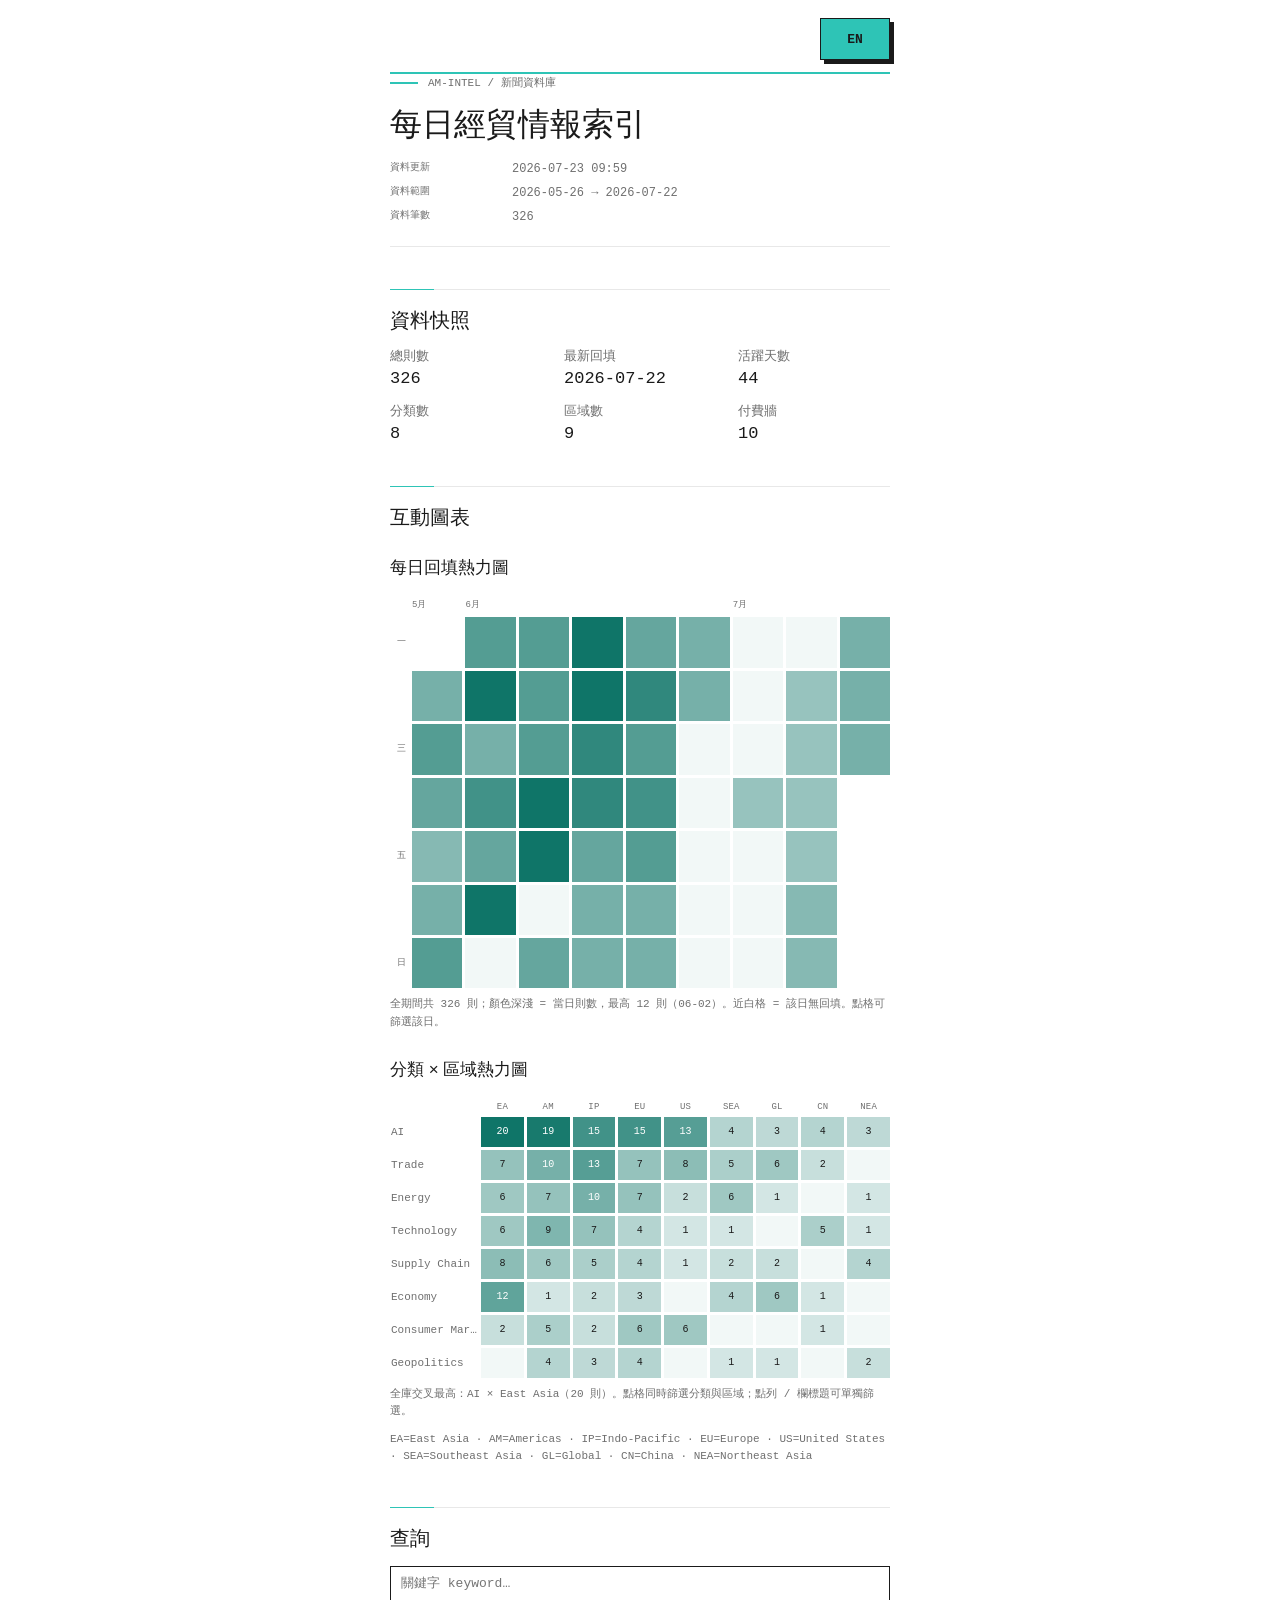
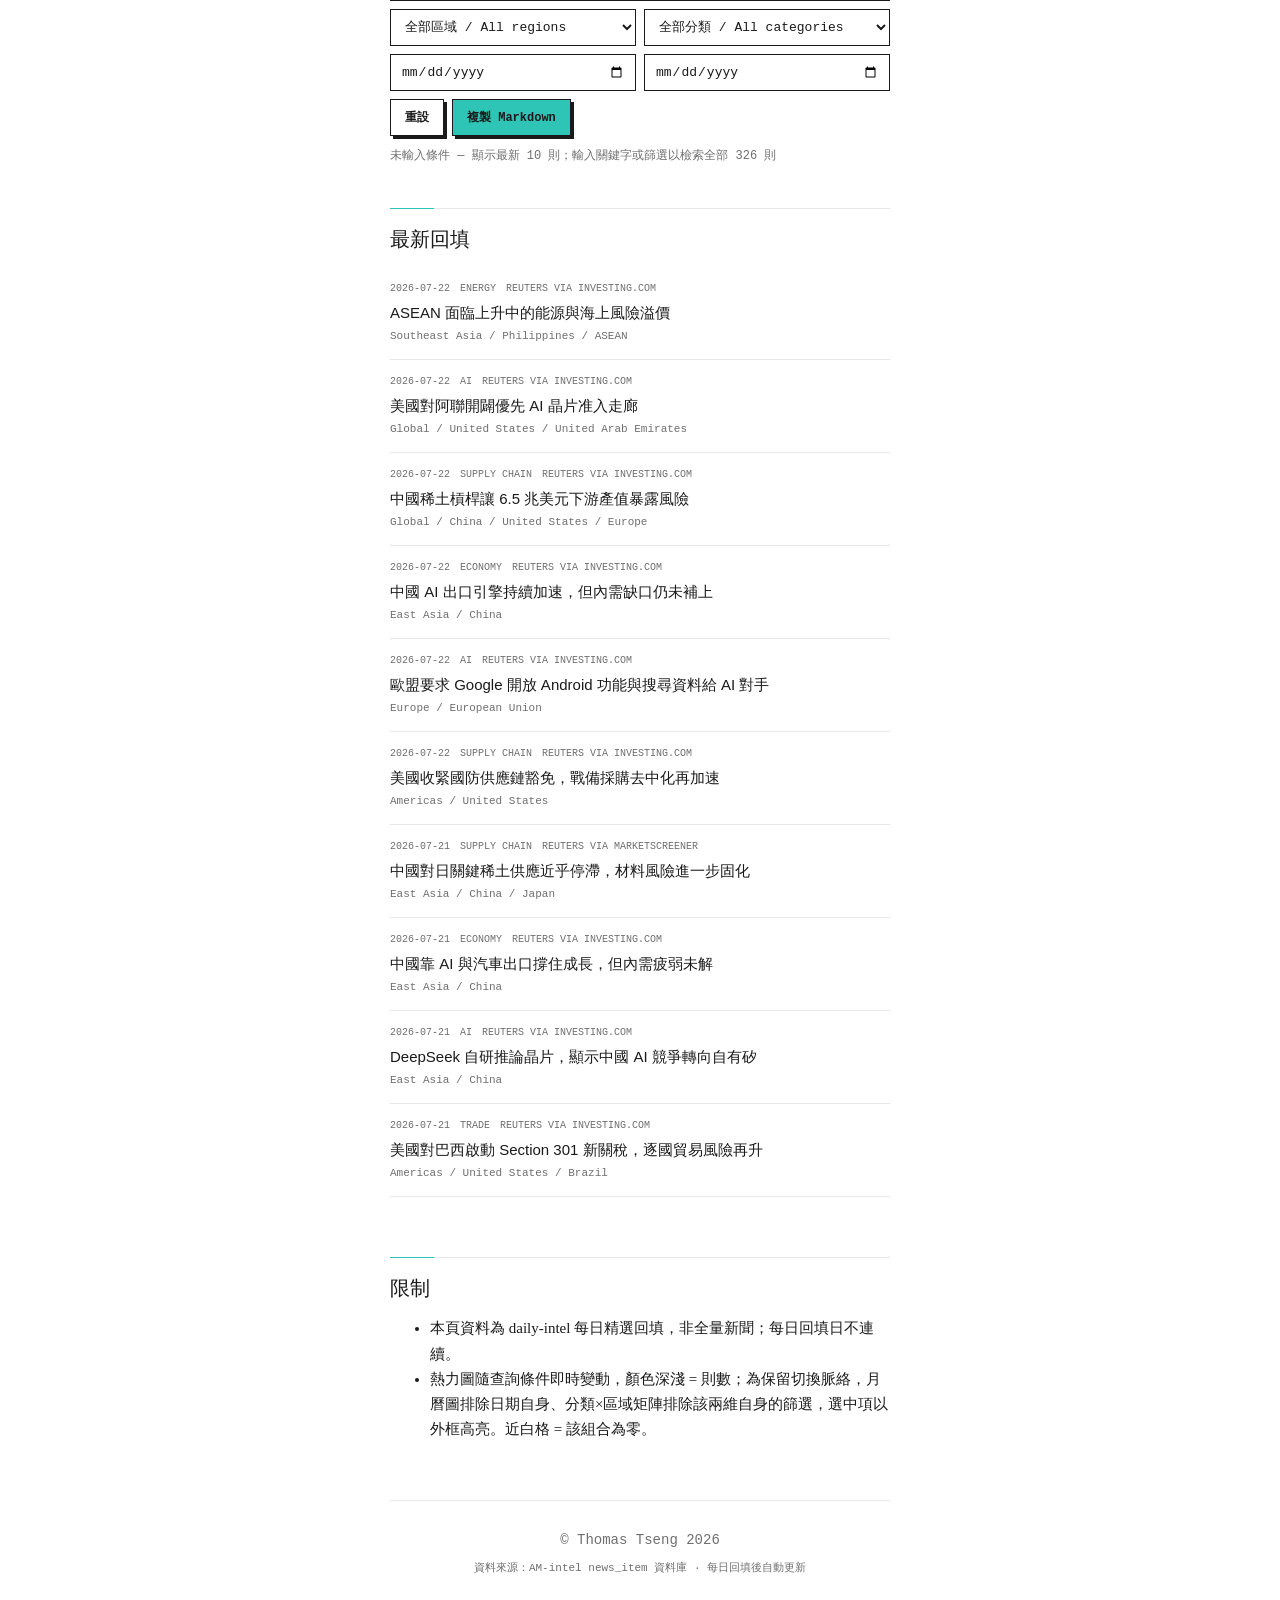
==== index.html @ 8fb7b224 "feat: heatmap redesign — daily column -> calendar heatmap (full range, honest empty days); category+" ====
<!doctype html>
<html lang="zh-Hant">
<head>
  <meta charset="utf-8">
  <meta name="viewport" content="width=device-width, initial-scale=1">
  <title>AM-intel 新聞資料庫</title>
  <link rel="icon" href="data:image/svg+xml,<svg xmlns=%22http://www.w3.org/2000/svg%22 viewBox=%220 0 100 100%22><rect width=%22100%22 height=%22100%22 fill=%22%232ec4b6%22/></svg>">
  <style>
:root {
  --bg: #ffffff;
  --text: #1a1a1a;
  --muted: #6f6f6f;
  --line: #e8e8e8;
  --soft: #f6f7f7;
  --accent: #2ec4b6;
  --accent-soft: #e7f7f4;
  --font-body: Palatino, "Times New Roman", Times, Georgia, serif;
  --font-heading: "iA Writer Quattro S", Lato, Arial, sans-serif;
  --font-mono: "iA Writer Mono S", ui-monospace, SFMono-Regular, Menlo, monospace;
}
* { box-sizing: border-box; }
::selection { background: var(--accent-soft); color: var(--text); }
body { margin: 0; background: var(--bg); color: var(--text); font-family: var(--font-body); font-size: 15px; line-height: 1.68; }
.page { position: relative; width: min(500px, calc(100vw - 36px)); margin: 0 auto; padding: 72px 0 84px; }
body[data-lang="en"] [data-lang="zh"], body[data-lang="zh"] [data-lang="en"] { display: none !important; }
.language-toggle { position: absolute; top: 18px; right: 0; z-index: 20; min-width: 70px; min-height: 42px; border: 1px solid var(--text); background: var(--accent); color: var(--text); box-shadow: 4px 4px 0 var(--text); font-family: var(--font-mono); font-size: 13px; font-weight: 700; cursor: pointer; }
.language-toggle:hover { transform: translate(-1px, -1px); box-shadow: 5px 5px 0 var(--text); }
.language-toggle:active { transform: translate(2px, 2px); box-shadow: 2px 2px 0 var(--text); }
.language-toggle:focus-visible { outline: 3px solid var(--text); outline-offset: 4px; }
header { border-top: 2px solid var(--accent); border-bottom: 1px solid var(--line); padding-bottom: 20px; margin-bottom: 38px; }
.eyebrow { font-family: var(--font-mono); font-size: 11px; text-transform: uppercase; color: var(--muted); margin: 0 0 16px; }
.eyebrow::before { content: ""; display: inline-block; width: 28px; height: 2px; margin-right: 10px; vertical-align: middle; background: var(--accent); }
h1 { font-family: var(--font-heading); font-size: 32px; line-height: 1.05; font-weight: 400; margin: 0 0 18px; max-width: 500px; }
.meta { display: grid; gap: 6px; max-width: 500px; color: var(--muted); font-family: var(--font-mono); font-size: 12px; line-height: 1.5; }
.meta div { display: grid; grid-template-columns: 112px 1fr; gap: 10px; }
.meta-label { font-size: 10px; text-transform: uppercase; color: var(--muted); }
section { margin: 42px 0; }
h2 { position: relative; font-family: var(--font-heading); font-size: 20px; line-height: 1.2; font-weight: 400; margin: 0 0 16px; padding-top: 18px; border-top: 1px solid var(--line); }
h2::before { content: ""; position: absolute; top: -1px; left: 0; width: 44px; height: 1px; background: var(--accent); }
h3 { font-family: var(--font-heading); font-size: 17px; line-height: 1.25; font-weight: 400; margin: 28px 0 10px; }
p, li { max-width: 500px; }
a { color: var(--text); text-decoration-color: var(--accent); text-decoration-thickness: 1px; text-underline-offset: 2px; }
a:hover { text-decoration-color: var(--text); }
.muted { color: var(--muted); }

/* ---------- Metrics ---------- */
.metrics { display: grid; grid-template-columns: repeat(3, 1fr); column-gap: 22px; row-gap: 14px; }
.metric-label { display: block; font-size: 13px; line-height: 1.25; color: var(--muted); }
.metric-value { display: block; font-family: var(--font-mono); font-size: 17px; line-height: 1.1; margin-top: 6px; color: var(--text); }

/* ---------- Charts ---------- */
.chart-block { margin: 20px 0 26px; }
.chart-caption { color: var(--muted); font-family: var(--font-mono); font-size: 11px; line-height: 1.55; margin-top: 8px; }
/* calendar heatmap（週 × 星期格網） */
.cal-body { display: flex; gap: 6px; }
#cal-wd { display: grid; grid-template-rows: repeat(7, 1fr); font-family: var(--font-mono); font-size: 9px; color: var(--muted); text-align: right; row-gap: 3px; width: 16px; }
#cal-wd span { line-height: 1; align-self: center; }
#chart-cal { display: grid; grid-auto-flow: column; grid-template-rows: repeat(7, 1fr); gap: 3px; flex: 1; }
.cal-cell { aspect-ratio: 1; width: 100%; border: 0; padding: 0; cursor: pointer; background: var(--accent-soft); transition: background 320ms ease, transform 120ms ease; }
.cal-cell:hover { transform: scale(1.18); }
.cal-cell:focus-visible { outline: 2px solid var(--text); outline-offset: 1px; }
.cal-cell.active { outline: 2px solid var(--text); }
.cal-cell.void { visibility: hidden; }
#cal-months { display: grid; grid-auto-flow: column; gap: 3px; margin-left: 22px; font-family: var(--font-mono); font-size: 9px; color: var(--muted); margin-bottom: 4px; }
#cal-months span { overflow: visible; white-space: nowrap; }
/* matrix heatmap（分類 × 區域） */
#chart-matrix { display: grid; gap: 3px; }
.mx-h, .mx-rl { border: 0; background: none; padding: 2px 1px; cursor: pointer; font-family: var(--font-mono); color: var(--muted); }
.mx-h { font-size: 9px; text-align: center; letter-spacing: 0.02em; }
.mx-rl { font-size: 11px; text-align: left; overflow: hidden; text-overflow: ellipsis; white-space: nowrap; }
.mx-h:hover, .mx-rl:hover { color: var(--text); }
.mx-h.active, .mx-rl.active { color: var(--text); font-weight: 700; }
.mx-h:focus-visible, .mx-rl:focus-visible, .mx-cell:focus-visible { outline: 2px solid var(--text); outline-offset: 1px; }
.mx-cell { border: 0; padding: 0; min-height: 30px; cursor: pointer; font-family: var(--font-mono); font-size: 10px; display: flex; align-items: center; justify-content: center; transition: background 320ms ease; }
.mx-cell.active { outline: 2px solid var(--text); }
.mx-corner { pointer-events: none; }
/* tooltip */
#tip { position: fixed; z-index: 50; pointer-events: none; background: var(--text); color: #fff; font-family: var(--font-mono); font-size: 11px; line-height: 1.5; padding: 6px 9px; max-width: 260px; display: none; }

/* ---------- Query console ---------- */
.qrow { display: flex; flex-wrap: wrap; gap: 8px; margin-bottom: 8px; }
input[type="search"], select, input[type="date"] {
  font-family: var(--font-mono); font-size: 13px; color: var(--text);
  background: var(--bg); border: 1px solid var(--text); border-radius: 0;
  padding: 9px 10px; outline: none;
}
input[type="search"] { flex: 1 1 100%; }
select { flex: 1 1 46%; }
input[type="date"] { flex: 1 1 46%; }
input:focus-visible, select:focus-visible { outline: 2px solid var(--accent); outline-offset: 1px; }
.btn { font-family: var(--font-mono); font-size: 12px; font-weight: 700; border: 1px solid var(--text); background: var(--bg); color: var(--text); box-shadow: 3px 3px 0 var(--text); padding: 9px 14px; cursor: pointer; }
.btn:hover { transform: translate(-1px, -1px); box-shadow: 4px 4px 0 var(--text); }
.btn:active { transform: translate(2px, 2px); box-shadow: 1px 1px 0 var(--text); }
.btn.primary { background: var(--accent); }
.btn:disabled { opacity: 0.4; cursor: not-allowed; transform: none; box-shadow: 3px 3px 0 var(--text); }
.status-line { font-family: var(--font-mono); font-size: 12px; color: var(--muted); margin-top: 10px; }
.chip { display: inline-block; font-family: var(--font-mono); font-size: 11px; color: var(--text); background: var(--accent-soft); border: 1px solid var(--accent); padding: 3px 9px; margin: 8px 6px 0 0; cursor: pointer; }

/* ---------- Records (card rows) ---------- */
.rows { margin-top: 4px; }
.row { padding: 14px 0; border-bottom: 1px solid var(--line); cursor: pointer; transition: background 200ms ease; animation: fade-up 320ms cubic-bezier(0.2, 0.8, 0.2, 1) both; }
.row:hover { background: linear-gradient(90deg, var(--accent-soft), transparent 70%); }
@keyframes fade-up { from { opacity: 0; transform: translateY(6px); } to { opacity: 1; transform: none; } }
@keyframes fade-slide { from { opacity: 0; transform: translateY(-4px); } to { opacity: 1; transform: none; } }
.row-top { font-family: var(--font-mono); font-size: 10px; text-transform: uppercase; color: var(--muted); margin-bottom: 4px; display: flex; flex-wrap: wrap; gap: 4px 10px; }
.row-top .pw { color: var(--text); border-bottom: 1px solid var(--accent); }
.row-title { font-family: var(--font-heading); font-size: 15px; line-height: 1.45; }
.row-geo { font-family: var(--font-mono); font-size: 11px; color: var(--muted); margin-top: 3px; }
/* ---------- Detail: Industrial Dashboard panel ---------- */
.detail {
  --ind-panel: #F7F8F9; --ind-line: #DCE0E5;
  --ind-accent: #2EC4B6; --ind-accent-dim: #0F7568;
  --ind-fg1: #1A1A1A; --ind-fg2: #4A5058; --ind-fg3: #8A9098; --ind-green: #1E8E5A;
  position: relative;
  margin: 6px 0 14px; padding: 18px 18px 20px;
  background: var(--ind-panel);
  background-image:
    linear-gradient(rgba(26,26,26,0.04) 1px, transparent 1px),
    linear-gradient(90deg, rgba(26,26,26,0.04) 1px, transparent 1px);
  background-size: 24px 24px;
  border: 1px solid var(--ind-line);
  color: var(--ind-fg1);
  animation: fade-slide 240ms ease-out both;
}
.detail::before, .detail::after { content: ""; position: absolute; width: 10px; height: 10px; pointer-events: none; }
.detail::before { top: -1px; left: -1px; border-top: 2px solid var(--ind-accent); border-left: 2px solid var(--ind-accent); }
.detail::after { bottom: -1px; right: -1px; border-bottom: 2px solid var(--ind-accent); border-right: 2px solid var(--ind-accent); }
.detail, .detail * { font-family: -apple-system, system-ui, "PingFang TC", "Noto Sans TC", sans-serif; }
.detail .mono, .detail .dlabel, .detail .durl, .detail .dmeta, .detail .tagchip, .detail .k, .detail .v { font-family: "iA Writer Mono S", ui-monospace, SFMono-Regular, Menlo, monospace; }
.det { display: grid; grid-template-columns: 1.2fr 1fr; gap: 16px 22px; }
.det-foot { margin-top: 16px; padding-top: 14px; border-top: 1px solid var(--ind-line); }
.dnote { margin-top: 12px; font-size: 10.5px; overflow-wrap: anywhere; }
.dlabel { font-size: 10px; letter-spacing: 0.2em; text-transform: uppercase; color: var(--ind-accent-dim); margin: 16px 0 6px; }
.det > div > .dlabel:first-child, .det [data-lang] > .dlabel:first-child { margin-top: 0; }
.detail .dsum { font-size: 13.5px; line-height: 1.75; color: var(--ind-fg1); }
.detail .dki { font-size: 12.5px; line-height: 1.65; color: var(--ind-fg2); }
.detail .durl { font-size: 11.5px; overflow-wrap: anywhere; line-height: 1.6; }
.detail .durl a { color: var(--ind-accent); text-decoration: none; border-bottom: 1px solid var(--ind-accent-dim); }
.detail .durl a:hover { border-bottom-color: var(--ind-accent); }
.detail .dmeta { font-size: 11px; color: var(--ind-fg3); }
.detail .meta-grid { font-size: 11.5px; }
.detail .k { display: block; font-size: 10px; letter-spacing: 0.12em; text-transform: uppercase; color: var(--ind-fg3); margin: 12px 0 3px; }
.detail .meta-grid .k:first-child { margin-top: 0; }
.detail .v { display: block; }
.detail .v { color: var(--ind-fg2); font-size: 11.5px; line-height: 1.6; overflow-wrap: anywhere; }
.detail .rel-high { color: var(--ind-green); }
.detail .tagchip { display: inline-block; font-size: 10.5px; color: var(--ind-fg2); border: 1px solid var(--ind-line); border-radius: 2px; padding: 2px 8px; margin: 0 6px 6px 0; }
@media (max-width: 480px) { .det { grid-template-columns: 1fr; } }
.morebar { text-align: center; padding: 18px 0 0; }
.empty { font-family: var(--font-mono); font-size: 12px; color: var(--muted); padding: 24px 0; }

footer { margin-top: 58px; padding-top: 28px; border-top: 1px solid var(--line); color: var(--muted); font-family: var(--font-mono); font-size: 14px; text-align: center; }
.foot-note { font-size: 11px; margin-top: 6px; }

@media (max-width: 820px) {
  .page { width: calc(100vw - 30px); max-width: 500px; }
  .language-toggle { top: 14px; min-width: 68px; }
  h1 { font-size: 30px; }
  .metrics { grid-template-columns: 1fr 1fr; }
}
@media (max-width: 640px) {
  body { font-size: 14px; line-height: 1.65; }
  .page { width: calc(100vw - 24px); padding: 64px 0 72px; }
  .language-toggle { top: 10px; min-width: 62px; min-height: 38px; box-shadow: 3px 3px 0 var(--text); font-size: 12px; }
  header { margin-bottom: 32px; padding-bottom: 18px; }
  .eyebrow { font-size: 10px; margin-right: 82px; }
  h1 { font-size: 28px; line-height: 1.08; }
  .meta div { grid-template-columns: 1fr; gap: 0; }
  section { margin: 36px 0; }
  h2 { font-size: 19px; }
  .metrics { grid-template-columns: 1fr 1fr; column-gap: 16px; row-gap: 16px; }
  .metric-label { font-size: 12px; }
  .metric-value { font-size: 16px; }
  .crow { grid-template-columns: 96px 1fr 30px; }
}
@media (max-width: 380px) {
  .page { width: calc(100vw - 20px); }
  h1 { font-size: 26px; }
  .metrics { grid-template-columns: 1fr; }
  .eyebrow { margin-right: 72px; }
}
@media (prefers-reduced-motion: reduce) {
  *, *::before, *::after { transition: none !important; animation: none !important; }
}
@media print {
  body { font-size: 12px; }
  .page { width: auto; padding: 24px; }
  .language-toggle, .qrow, .btn, .morebar { display: none; }
  a { color: var(--text); text-decoration: none; }
  .col, .crow-fill { -webkit-print-color-adjust: exact; print-color-adjust: exact; }
}
  </style>
</head>
<body data-lang="zh">
  <main class="page">
    <button class="language-toggle" type="button" data-lang-toggle aria-label="Switch to English" aria-pressed="false">EN</button>
    <header>
      <p class="eyebrow"><span data-lang="zh">AM-INTEL / 新聞資料庫</span><span data-lang="en">AM-INTEL / News Database</span></p>
      <h1><span data-lang="zh">每日經貿情報索引</span><span data-lang="en">Daily Trade &amp; Tech Intelligence Index</span></h1>
      <div class="meta">
        <div><span class="meta-label"><span data-lang="zh">資料更新</span><span data-lang="en">Generated</span></span><time id="m-generated">–</time></div>
        <div><span class="meta-label"><span data-lang="zh">資料範圍</span><span data-lang="en">Date range</span></span><span id="m-range">–</span></div>
        <div><span class="meta-label"><span data-lang="zh">資料筆數</span><span data-lang="en">Records</span></span><span id="m-count">–</span></div>
      </div>
    </header>

    <section>
      <h2><span data-lang="zh">資料快照</span><span data-lang="en">Snapshot</span></h2>
      <div class="metrics">
        <div class="metric"><span class="metric-label"><span data-lang="zh">總則數</span><span data-lang="en">Total items</span></span><span class="metric-value" id="st-total">–</span></div>
        <div class="metric"><span class="metric-label"><span data-lang="zh">最新回填</span><span data-lang="en">Latest backfill</span></span><span class="metric-value" id="st-latest">–</span></div>
        <div class="metric"><span class="metric-label"><span data-lang="zh">活躍天數</span><span data-lang="en">Active days</span></span><span class="metric-value" id="st-days">–</span></div>
        <div class="metric"><span class="metric-label"><span data-lang="zh">分類數</span><span data-lang="en">Categories</span></span><span class="metric-value" id="st-cats">–</span></div>
        <div class="metric"><span class="metric-label"><span data-lang="zh">區域數</span><span data-lang="en">Regions</span></span><span class="metric-value" id="st-regions">–</span></div>
        <div class="metric"><span class="metric-label"><span data-lang="zh">付費牆</span><span data-lang="en">Paywalled</span></span><span class="metric-value" id="st-paywall">–</span></div>
      </div>
    </section>

    <section>
      <h2><span data-lang="zh">互動圖表</span><span data-lang="en">Interactive Charts</span></h2>

      <h3><span data-lang="zh">每日回填熱力圖</span><span data-lang="en">Daily Intake Calendar</span></h3>
      <div class="chart-block">
        <div id="cal-months" aria-hidden="true"></div>
        <div class="cal-body">
          <div id="cal-wd" aria-hidden="true"></div>
          <div id="chart-cal" role="group" aria-label="Daily intake calendar heatmap"></div>
        </div>
        <p class="chart-caption" id="cap-cal"></p>
      </div>

      <h3><span data-lang="zh">分類 × 區域熱力圖</span><span data-lang="en">Category × Region Matrix</span></h3>
      <div class="chart-block">
        <div id="chart-matrix" role="group" aria-label="Category by region matrix heatmap"></div>
        <p class="chart-caption" id="cap-matrix"></p>
        <p class="chart-caption" id="mx-legend"></p>
      </div>
    </section>

    <section>
      <h2><span data-lang="zh">查詢</span><span data-lang="en">Query</span></h2>
      <div class="qrow">
        <input type="search" id="q" placeholder="關鍵字 keyword…" aria-label="keyword search">
        <select id="f-region" aria-label="region filter"></select>
        <select id="f-category" aria-label="category filter"></select>
        <input type="date" id="f-from" aria-label="date from">
        <input type="date" id="f-to" aria-label="date to">
        <button class="btn" id="btn-reset"><span data-lang="zh">重設</span><span data-lang="en">Reset</span></button>
        <button class="btn primary" id="btn-copy" disabled><span data-lang="zh">複製 Markdown</span><span data-lang="en">Copy Markdown</span></button>
      </div>
      <div class="status-line" id="status"></div>
      <div id="active-chips"></div>
    </section>

    <section>
      <h2 id="rows-title"><span data-lang="zh">最新回填</span><span data-lang="en">Latest Backfill</span></h2>
      <div class="rows" id="rows"></div>
      <div class="morebar" id="morebar"></div>
    </section>

    <section>
      <h2><span data-lang="zh">限制</span><span data-lang="en">Caveats</span></h2>
      <ul data-lang="zh">
        <li>本頁資料為 daily-intel 每日精選回填，非全量新聞；每日回填日不連續。</li>
        <li>熱力圖隨查詢條件即時變動，顏色深淺 = 則數；為保留切換脈絡，月曆圖排除日期自身、分類×區域矩陣排除該兩維自身的篩選，選中項以外框高亮。近白格 = 該組合為零。</li>
      </ul>
      <ul data-lang="en">
        <li>Items are daily-intel curated backfills, not exhaustive news coverage; backfill days are non-contiguous.</li>
        <li>Heatmaps update live with the query; color intensity = item count. The calendar excludes the date filter and the category × region matrix excludes those two dimensions' own filters so switching stays possible; the active selection is outlined. Near-white cells are true zeros.</li>
      </ul>
    </section>

    <footer>
      &copy; Thomas Tseng 2026
      <div class="foot-note muted" id="footer-meta"></div>
    </footer>
  </main>
  <div id="tip" role="status" aria-hidden="true"></div>

<script>
const EXPORT_CAP = 100;
const PAGE_SIZE = 40;
let DATA = { items: [] };
let matches = [];
let shown = 0;

const $ = (id) => document.getElementById(id);
const text = (v) => v == null ? "" : (Array.isArray(v) ? v.map(text).join(" ") : String(v));
const esc = (s) => text(s).replace(/[&<>"]/g, c => ({ "&": "&amp;", "<": "&lt;", ">": "&gt;", '"': "&quot;" }[c]));
const dual = (zh, en) => `<span data-lang="zh">${zh}</span><span data-lang="en">${en}</span>`;

function searchable(it) {
  return [
    it.note, it.signal_title_zh, it.signal_title_en, it.topic,
    it.summary_zh, it.summary_en, it.key_issue,
    it.region, it.country, it.category, it.sub_category,
    it.source, it.tags, it.source_tags, it.stakeholders,
  ].map(text).join(" ").toLowerCase();
}
const titleZh = (it) => it.signal_title_zh || it.topic || it.note;
const titleEn = (it) => it.signal_title_en || it.topic || it.note;
const sourceLabelZh = (it) => `${it.source || "原文"}${it.paywall ? "（付費牆）" : ""}`;
const mdLink = (label, url) => url ? `[${label}](${url})` : label;

/* ---------- Export (AM-intel/AGENTS.md Markdown Export Policy) ---------- */
function exportMarkdown(list, keyword) {
  const lines = [
    `# 關鍵字檢索：${keyword || "（全部）"}`, "",
    `匯出時間：${new Date().toISOString().slice(0, 16).replace("T", " ")}`,
    `結果數：${list.length}`, "",
  ];
  for (const it of list) {
    lines.push(`## ${titleZh(it)}`);
    lines.push("");
    lines.push(`- 日期：${it.date}`);
    lines.push(`- 區域 / 國家：${it.region || ""}${it.country ? " / " + it.country : ""}`);
    lines.push(`- 分類：${it.category || ""}`);
    lines.push(`- 來源：${mdLink(sourceLabelZh(it), it.source_url)}`);
    lines.push(`- 標題：[[${titleZh(it)}]]`);
    if (it.summary_zh) lines.push(`- 摘要：${it.summary_zh}`);
    if (it.key_issue) lines.push(`- 關鍵議題：${it.key_issue}`);
    lines.push("");
  }
  return lines.join("\n");
}

/* ---------- Aggregation ---------- */
function countBy(items, key) {
  const m = new Map();
  for (const it of items) m.set(it[key] || "N/A", (m.get(it[key] || "N/A") || 0) + 1);
  return [...m.entries()].sort((a, b) => b[1] - a[1]);
}

/* ---------- Tooltip ---------- */
const tip = $("tip");
function showTip(e, html) {
  tip.innerHTML = html;
  tip.style.display = "block";
  const x = Math.min(e.clientX + 12, window.innerWidth - 200);
  tip.style.left = x + "px";
  tip.style.top = (e.clientY + 14) + "px";
}
function hideTip() { tip.style.display = "none"; }

/* ---------- Charts: heatmaps, build once + cross-filter live update ----------
   月曆熱力圖排除「日期」條件；分類×區域矩陣排除「分類+區域」條件。
   深淺 = 則數強度；點擊 = 篩選；選中以外框高亮。 */
let CAT_KEYS = [], REGION_KEYS = [], CAL_DATES = [], chartsBuilt = false;
const REG_ABBR = { "East Asia": "EA", "Americas": "AM", "Indo-Pacific": "IP", "Europe": "EU", "United States": "US", "Southeast Asia": "SEA", "Global": "GL", "China": "CN", "Northeast Asia": "NEA" };
const abbr = (r) => REG_ABBR[r] || r.slice(0, 3).toUpperCase();

function passesExcept(it, f, skip) {
  return (!f.q || it._s.includes(f.q)) &&
    (skip.includes("region")   || !f.region   || it.region === f.region) &&
    (skip.includes("category") || !f.category || it.category === f.category) &&
    (skip.includes("date")     || ((!f.from || it.date >= f.from) && (!f.to || it.date <= f.to)));
}

/* 強度色：深薄荷 #0F7568 疊加透明度；零值近白（真零不誇大） */
const heatBg = (n, max) => n === 0
  ? "rgba(15,117,104,0.05)"
  : `rgba(15,117,104,${(0.14 + 0.86 * n / max).toFixed(2)})`;
const heatFg = (n, max) => (n > 0 && n / max > 0.45) ? "#fff" : "#1a1a1a";

const ymd = (dt) => `${dt.getFullYear()}-${String(dt.getMonth() + 1).padStart(2, "0")}-${String(dt.getDate()).padStart(2, "0")}`;
const parseD = (s) => new Date(+s.slice(0, 4), +s.slice(5, 7) - 1, +s.slice(8, 10), 12);

function buildCharts() {
  CAT_KEYS = countBy(DATA.items, "category").map(p => p[0]);
  REGION_KEYS = countBy(DATA.items, "region").map(p => p[0]);
  const dates = DATA.items.map(i => i.date).sort();
  const minD = parseD(dates[0]), maxD = parseD(dates[dates.length - 1]);
  const start = new Date(minD); start.setDate(start.getDate() - ((start.getDay() + 6) % 7)); /* 對齊週一 */

  /* --- 月曆 --- */
  const cal = $("chart-cal"), months = $("cal-months");
  const wd = $("cal-wd");
  ["一", "", "三", "", "五", "", "日"].forEach((zh, i) => {
    const sp = document.createElement("span");
    sp.innerHTML = dual(zh, ["M", "", "W", "", "F", "", "S"][i]);
    wd.appendChild(sp);
  });
  let weeks = 0, lastMonth = -1;
  for (let mon = new Date(start); mon <= maxD; mon.setDate(mon.getDate() + 7)) {
    weeks++;
    const mLabel = document.createElement("span");
    if (mon.getMonth() !== lastMonth) {
      lastMonth = mon.getMonth();
      mLabel.innerHTML = dual(`${lastMonth + 1}月`, mon.toLocaleString("en", { month: "short" }));
    }
    months.appendChild(mLabel);
    for (let r = 0; r < 7; r++) {
      const day = new Date(mon); day.setDate(day.getDate() + r);
      const key = ymd(day);
      const inRange = day >= minD && day <= maxD;
      const c = document.createElement(inRange ? "button" : "div");
      c.className = "cal-cell" + (inRange ? "" : " void");
      if (inRange) {
        c.type = "button";
        c.dataset.key = key;
        CAL_DATES.push(key);
        c.addEventListener("mousemove", (e) => showTip(e, c.dataset.tt));
        c.addEventListener("mouseleave", hideTip);
        c.addEventListener("click", () => {
          const on = $("f-from").value === key && $("f-to").value === key;
          $("f-from").value = on ? "" : key;
          $("f-to").value = on ? "" : key;
          render();
        });
      }
      cal.appendChild(c);
    }
  }
  cal.style.gridTemplateColumns = `repeat(${weeks}, 1fr)`;
  months.style.gridTemplateColumns = `repeat(${weeks}, 1fr)`;

  /* --- 矩陣 --- */
  const mx = $("chart-matrix");
  mx.style.gridTemplateColumns = `88px repeat(${REGION_KEYS.length}, 1fr)`;
  const corner = document.createElement("div");
  corner.className = "mx-corner";
  mx.appendChild(corner);
  for (const reg of REGION_KEYS) {
    const h = document.createElement("button");
    h.type = "button"; h.className = "mx-h";
    h.textContent = abbr(reg); h.title = reg; h.dataset.reg = reg;
    h.addEventListener("click", () => { $("f-region").value = ($("f-region").value === reg) ? "" : reg; render(); });
    mx.appendChild(h);
  }
  for (const cat of CAT_KEYS) {
    const rl = document.createElement("button");
    rl.type = "button"; rl.className = "mx-rl";
    rl.textContent = cat; rl.title = cat; rl.dataset.cat = cat;
    rl.addEventListener("click", () => { $("f-category").value = ($("f-category").value === cat) ? "" : cat; render(); });
    mx.appendChild(rl);
    for (const reg of REGION_KEYS) {
      const c = document.createElement("button");
      c.type = "button"; c.className = "mx-cell";
      c.dataset.cat = cat; c.dataset.reg = reg;
      c.addEventListener("mousemove", (e) => showTip(e, c.dataset.tt));
      c.addEventListener("mouseleave", hideTip);
      c.addEventListener("click", () => {
        const both = $("f-category").value === cat && $("f-region").value === reg;
        $("f-category").value = both ? "" : cat;
        $("f-region").value = both ? "" : reg;
        render();
      });
      mx.appendChild(c);
    }
  }
  $("mx-legend").textContent = REGION_KEYS.map(r => `${abbr(r)}=${r}`).join(" · ");
}

function updateCharts() {
  const f = currentFilter();
  const filtered = f.q || f.region || f.category || f.from || f.to;

  /* 月曆（排除日期自身） */
  const cBase = DATA.items.filter(it => passesExcept(it, f, "date"));
  const cCount = new Map(CAL_DATES.map(k => [k, 0]));
  for (const it of cBase) if (cCount.has(it.date)) cCount.set(it.date, cCount.get(it.date) + 1);
  const cMax = Math.max(...cCount.values(), 1);
  let peakDate = "", peakN = 0;
  for (const [k, n] of cCount) if (n > peakN) { peakN = n; peakDate = k; }
  $("chart-cal").querySelectorAll(".cal-cell:not(.void)").forEach(c => {
    const d = c.dataset.key, n = cCount.get(d);
    c.style.background = heatBg(n, cMax);
    c.classList.toggle("active", f.from === d && f.to === d);
    c.dataset.tt = `${d}<br>${n} 則 / items`;
    c.setAttribute("aria-label", `${d}: ${n}`);
  });
  const cTotal = [...cCount.values()].reduce((s, n) => s + n, 0);
  $("cap-cal").innerHTML = cTotal === 0
    ? dual("目前條件下無資料。", "No records under the current query.")
    : dual(
        `${filtered ? "目前條件下" : "全期間"}共 ${cTotal} 則；顏色深淺 = 當日則數，最高 ${peakN} 則（${peakDate.slice(5)}）。近白格 = 該日無回填。點格可篩選該日。`,
        `${cTotal} items ${filtered ? "under the current query" : "in total"}; darker = more items, peak ${peakN} (${peakDate.slice(5)}). Near-white = no backfill that day. Click a cell to filter.`
      );

  /* 矩陣（排除分類+區域自身） */
  const mBase = DATA.items.filter(it => passesExcept(it, f, "category+region"));
  const mCount = new Map();
  for (const it of mBase) {
    const k = it.category + "|" + it.region;
    mCount.set(k, (mCount.get(k) || 0) + 1);
  }
  const mMax = Math.max(...mCount.values(), 1);
  let topK = "", topN = 0;
  for (const [k, n] of mCount) if (n > topN) { topN = n; topK = k; }
  $("chart-matrix").querySelectorAll(".mx-cell").forEach(c => {
    const n = mCount.get(c.dataset.cat + "|" + c.dataset.reg) || 0;
    c.style.background = heatBg(n, mMax);
    c.style.color = heatFg(n, mMax);
    c.textContent = n > 0 ? n : "";
    c.classList.toggle("active", f.category === c.dataset.cat && f.region === c.dataset.reg);
    c.dataset.tt = `${esc(c.dataset.cat)} × ${esc(c.dataset.reg)}<br>${n} 則 / items`;
    c.setAttribute("aria-label", `${c.dataset.cat} × ${c.dataset.reg}: ${n}`);
  });
  $("chart-matrix").querySelectorAll(".mx-rl").forEach(b => b.classList.toggle("active", f.category === b.dataset.cat));
  $("chart-matrix").querySelectorAll(".mx-h").forEach(b => b.classList.toggle("active", f.region === b.dataset.reg));
  const [tCat, tReg] = topK.split("|");
  $("cap-matrix").innerHTML = mBase.length === 0
    ? dual("目前條件下無資料。", "No records under the current query.")
    : dual(
        `${filtered ? `目前條件 ${mBase.length} 則中` : "全庫"}交叉最高：${tCat} × ${tReg}（${topN} 則）。點格同時篩選分類與區域；點列 / 欄標題可單獨篩選。`,
        `Hottest cell ${filtered ? `among the ${mBase.length} matching items` : "overall"}: ${tCat} × ${tReg} (${topN}). Click a cell to filter both dimensions; click a row / column header to filter one.`
      );
}

function renderCharts() {
  if (!chartsBuilt) {
    chartsBuilt = true;
    buildCharts();
    requestAnimationFrame(() => requestAnimationFrame(updateCharts));
    return;
  }
  updateCharts();
}

/* ---------- Filter ---------- */
function currentFilter() {
  return {
    q: $("q").value.trim().toLowerCase(),
    region: $("f-region").value,
    category: $("f-category").value,
    from: $("f-from").value,
    to: $("f-to").value,
  };
}
function applyFilter() {
  const f = currentFilter();
  matches = DATA.items.filter((it) =>
    (!f.q || it._s.includes(f.q)) &&
    (!f.region || it.region === f.region) &&
    (!f.category || it.category === f.category) &&
    (!f.from || it.date >= f.from) &&
    (!f.to || it.date <= f.to)
  );
}

/* ---------- Records ---------- */
function rowNode(it) {
  const div = document.createElement("div");
  div.className = "row";
  div.setAttribute("role", "button");
  div.tabIndex = 0;
  const pwZh = it.paywall ? ` · <span class="pw">付費牆</span>` : "";
  const pwEn = it.paywall ? ` · <span class="pw">paywall</span>` : "";
  div.innerHTML =
    `<div class="row-top"><span>${it.date}</span><span>${esc(it.category)}</span>` +
    `<span>${dual(esc(it.source) + pwZh, esc(it.source) + pwEn)}</span></div>` +
    `<div class="row-title">${dual(esc(titleZh(it)), esc(titleEn(it)))}</div>` +
    `<div class="row-geo">${esc(it.region)}${it.country ? " / " + esc(it.country) : ""}</div>`;
  const open = () => toggleDetail(div, it);
  div.addEventListener("click", open);
  div.addEventListener("keydown", (e) => { if (e.key === "Enter" || e.key === " ") { e.preventDefault(); open(); } });
  return div;
}

function detailNode(it) {
  const d = document.createElement("div");
  d.className = "detail";
  const chips = (arr) => (Array.isArray(arr) ? arr : []).map(t => `<span class="tagchip">${esc(t)}</span>`).join("") || `<span class="v">–</span>`;
  const L = (en, zh) => dual(`${en} // ${zh}`, en);  /* 工業版複合標籤；EN 模式僅英文（no-CJK 契約） */
  const practice = (it.used_for_practice === true || it.used_for_practice === "true")
    ? "✓ " + (esc(it.practice_date) || "done") : "not yet";
  d.innerHTML = `<div class="det">
    <div>
      <div class="dlabel">${L("Summary", "摘要")}</div>
      <div class="dsum">${dual(esc(it.summary_zh) || "（無摘要）", esc(it.summary_en) || "(no summary)")}</div>
      ${it.key_issue ? `<div data-lang="zh"><div class="dlabel">Key Issue // 關鍵議題</div><div class="dki">${esc(it.key_issue)}</div></div>` : ""}
      <div class="dlabel">${L("Source URL", "消息來源")}</div>
      ${it.source_url
        ? `<div class="durl"><a href="${esc(it.source_url)}" target="_blank" rel="noopener">${esc(it.source_url)} ↗</a></div>`
        : `<div class="durl">–</div>`}
      <div class="dmeta" style="margin-top:4px">${dual(esc(sourceLabelZh(it)), esc(it.source) + (it.paywall ? " (paywall)" : ""))}</div>
    </div>
    <div>
      <div class="dlabel">Meta</div>
      <div class="meta-grid">
        <span class="k">EN Title</span><span class="v">${esc(it.signal_title_en) || "–"}</span>
        <span class="k">Topic</span><span class="v">${esc(it.topic) || "–"}</span>
        <span class="k">Sub-cat</span><span class="v">${esc(it.sub_category) || "–"}</span>
        <span class="k">Relevance</span><span class="v ${it.business_relevance === "high" ? "rel-high" : ""}">${esc(it.business_relevance) || "–"}</span>
        <span class="k">Practice</span><span class="v">${practice}</span>
      </div>
    </div>
  </div>
  <div class="det-foot">
    <div data-lang="zh">
      <div class="dlabel" style="margin-top:0">Stakeholders // 利害關係方</div>
      <div>${chips(it.stakeholders)}</div>
      <div class="dlabel">Tags // 標籤</div>
      <div>${chips(it.tags)}</div>
    </div>
    <div class="dmeta dnote" title="${esc(it.note)}">NOTE&nbsp;&nbsp;${esc(it.note.split("/").pop())}</div>
  </div>`;
  return d;
}

function toggleDetail(rowEl, it) {
  const next = rowEl.nextElementSibling;
  if (next && next.classList.contains("detail")) { next.remove(); return; }
  document.querySelectorAll(".detail").forEach(x => x.remove());
  rowEl.after(detailNode(it));
}

function appendRows(from, to) {
  const box = $("rows");
  let ri = 0;
  for (const it of matches.slice(from, to)) {
    const node = rowNode(it);
    node.style.animationDelay = Math.min(ri++ * 28, 320) + "ms";
    box.appendChild(node);
  }
  shown = Math.min(to, matches.length);
  const mb = $("morebar");
  mb.replaceChildren();
  if (shown < matches.length) {
    const b = document.createElement("button");
    b.className = "btn";
    b.innerHTML = dual(`載入更多（剩 ${matches.length - shown} 則）`, `Load more (${matches.length - shown} remaining)`);
    b.addEventListener("click", () => appendRows(shown, shown + PAGE_SIZE));
    mb.appendChild(b);
  }
}

function renderChips() {
  const f = currentFilter();
  const box = $("active-chips");
  box.replaceChildren();
  const chips = [];
  if (f.q) chips.push([`“${f.q}”`, () => { $("q").value = ""; }]);
  if (f.region) chips.push([f.region, () => { $("f-region").value = ""; }]);
  if (f.category) chips.push([f.category, () => { $("f-category").value = ""; }]);
  if (f.from || f.to) chips.push([`${f.from || "…"} → ${f.to || "…"}`, () => { $("f-from").value = ""; $("f-to").value = ""; }]);
  for (const [label, clear] of chips) {
    const b = document.createElement("button");
    b.className = "chip";
    b.type = "button";
    b.textContent = `${label} ✕`;
    b.addEventListener("click", () => { clear(); render(); });
    box.appendChild(b);
  }
}

const DEFAULT_ROWS = 10;
function render() {
  applyFilter();
  $("rows").replaceChildren();
  const f = currentFilter();
  const filtered = f.q || f.region || f.category || f.from || f.to;
  if (!filtered) matches = DATA.items.slice(0, DEFAULT_ROWS);
  $("btn-copy").disabled = matches.length === 0;
  $("rows-title").innerHTML = filtered
    ? dual("檢索結果", "Records")
    : dual("最新回填", "Latest Backfill");
  $("status").innerHTML = filtered
    ? dual(`符合 ${matches.length} 則（共 ${DATA.items.length} 則）`, `${matches.length} of ${DATA.items.length} records match`)
    : dual(`未輸入條件 — 顯示最新 ${matches.length} 則；輸入關鍵字或篩選以檢索全部 ${DATA.items.length} 則`,
           `No query — showing the latest ${matches.length}; type a keyword or filter to search all ${DATA.items.length}`);
  renderChips();
  renderCharts();
  if (matches.length === 0) {
    $("rows").innerHTML = `<div class="empty">${dual("沒有符合的新聞", "No matching records")}</div>`;
    $("morebar").replaceChildren();
    return;
  }
  appendRows(0, PAGE_SIZE);
}

/* ---------- Events ---------- */
$("q").addEventListener("input", render);
["f-region", "f-category", "f-from", "f-to"].forEach(id => $(id).addEventListener("change", render));
$("btn-reset").addEventListener("click", () => {
  ["q", "f-region", "f-category", "f-from", "f-to"].forEach(id => $(id).value = "");
  render();
});
$("btn-copy").addEventListener("click", async () => {
  const btn = $("btn-copy");
  const f = currentFilter();
  const isFiltered = f.q || f.region || f.category || f.from || f.to;
  const label = f.q || (isFiltered ? "（條件檢索）" : "（最新回填）");
  const md = exportMarkdown(matches.slice(0, EXPORT_CAP), label);
  try {
    await navigator.clipboard.writeText(md);
    btn.innerHTML = matches.length > EXPORT_CAP
      ? dual(`已複製前 ${EXPORT_CAP} 則`, `Copied first ${EXPORT_CAP}`)
      : dual("已複製 ✓", "Copied ✓");
  } catch (e) { btn.innerHTML = dual("複製失敗", "Copy failed"); console.error(e); }
  setTimeout(() => { btn.innerHTML = dual("複製 Markdown", "Copy Markdown"); }, 1500);
});

/* ---------- Language toggle (template standard) ---------- */
const toggle = document.querySelector("[data-lang-toggle]");
const titles = { zh: "AM-intel 新聞資料庫", en: "AM-intel News Database" };
function setLanguage(lang) {
  const next = lang === "en" ? "en" : "zh";
  document.documentElement.lang = next === "zh" ? "zh-Hant" : "en";
  document.body.dataset.lang = next;
  document.title = titles[next];
  toggle.textContent = next === "zh" ? "EN" : "ZH";
  toggle.setAttribute("aria-label", next === "zh" ? "Switch to English" : "Switch to Traditional Chinese");
  toggle.setAttribute("aria-pressed", next === "en" ? "true" : "false");
}
toggle.addEventListener("click", () => setLanguage(document.body.dataset.lang === "zh" ? "en" : "zh"));

/* ---------- Init ---------- */
function boot(d) {
    DATA = d;
    DATA.items.forEach(it => { it._s = searchable(it); });
    const dates = [...new Set(d.items.map(i => i.date))].sort();
    const cats = countBy(d.items, "category");
    const regs = countBy(d.items, "region");
    const fillSel = (id, zhAll, enAll, pairs) => {
      const s = $(id);
      const o0 = document.createElement("option");
      o0.value = "";
      o0.textContent = `${zhAll} / ${enAll}`;
      s.appendChild(o0);
      for (const [v] of pairs) {
        const o = document.createElement("option");
        o.value = o.textContent = v;
        s.appendChild(o);
      }
    };
    fillSel("f-region", "全部區域", "All regions", regs);
    fillSel("f-category", "全部分類", "All categories", cats);
    $("m-generated").textContent = d.generated_at.replace("T", " ").slice(0, 16);
    $("m-range").textContent = `${dates[0]} → ${dates[dates.length - 1]}`;
    $("m-count").textContent = d.count;
    $("st-total").textContent = d.count;
    $("st-latest").textContent = d.latest_date;
    $("st-days").textContent = dates.length;
    $("st-cats").textContent = cats.length;
    $("st-regions").textContent = regs.length;
    $("st-paywall").textContent = d.items.filter(i => i.paywall).length;
    $("footer-meta").innerHTML = dual(
      `資料來源：AM-intel news_item 資料庫 · 每日回填後自動更新`,
      `Source: AM-intel news_item database · auto-refreshed after daily backfill`
    );
    render();
}
/* 載入順序：1) 內嵌 dataset（vault 離線版，builder 注入）2) fetch data.json（Pages 版） */
const inline = document.getElementById("dataset");
if (inline) {
  boot(JSON.parse(inline.textContent));
} else {
  fetch("data.json")
    .then(r => { if (!r.ok) throw new Error(`data.json HTTP ${r.status}`); return r.json(); })
    .then(boot)
    .catch(e => {
      $("status").innerHTML = dual(
        `無法載入 data.json：${esc(e.message)}（請先執行 build_dashboard.py）`,
        `Failed to load data.json: ${esc(e.message)} (run build_dashboard.py first)`
      );
    });
}
</script>
</body>
</html>
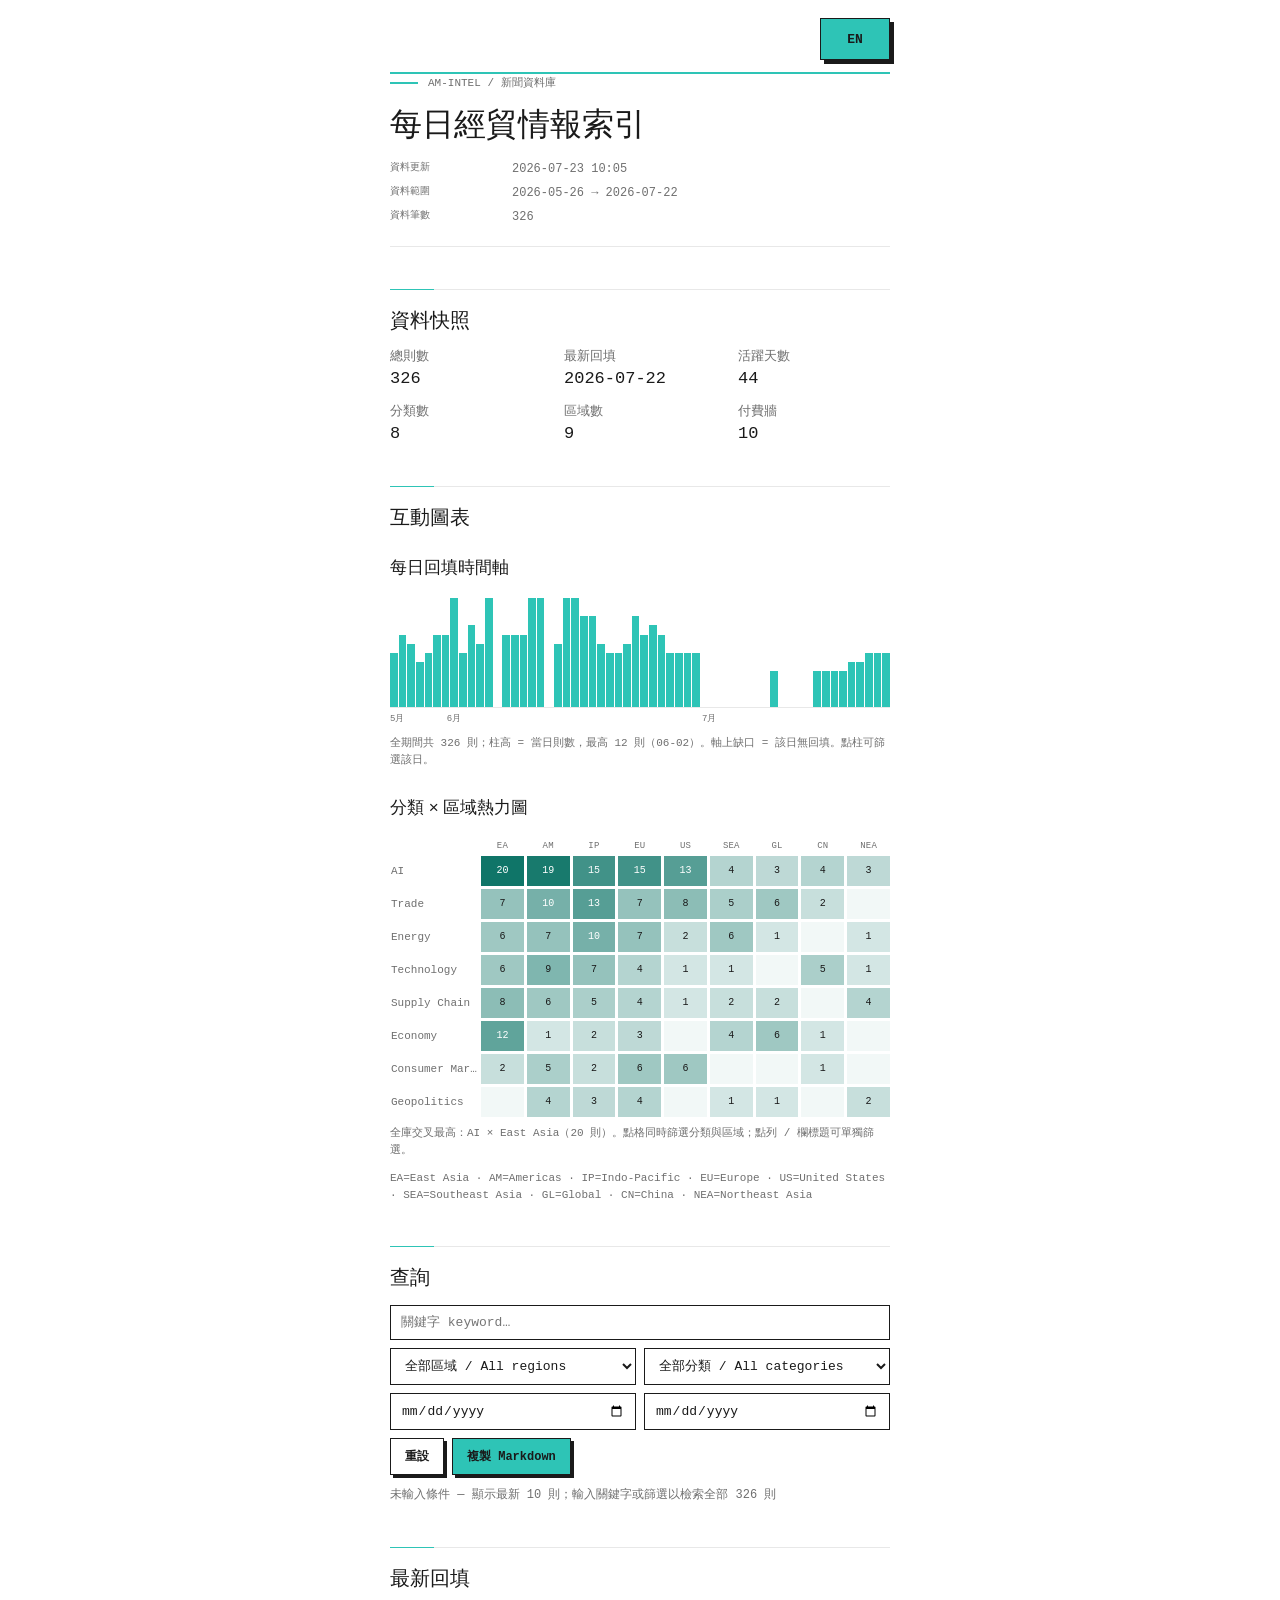
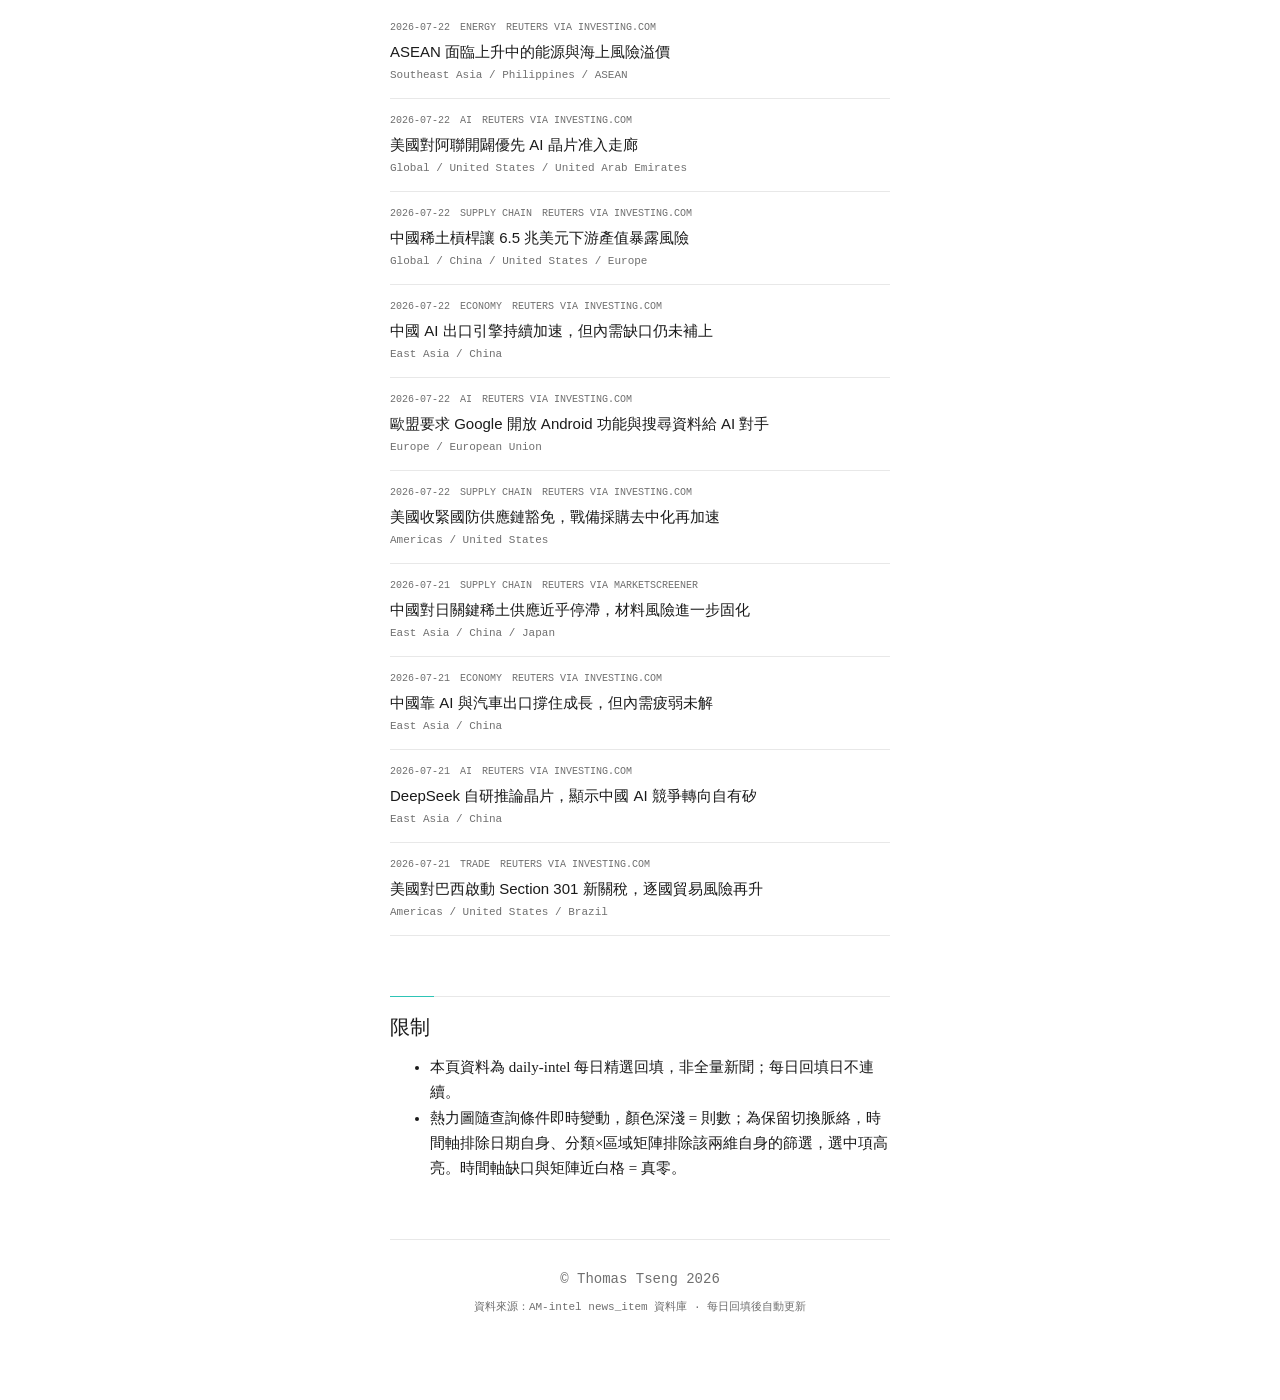
==== commit 864f6d98: "daily chart: calendar heatmap -> continuous-axis thin-column timeline (9-week span too coarse for ca" ====
--- a/index.html
+++ b/index.html
@@ -51,18 +51,16 @@
 /* ---------- Charts ---------- */
 .chart-block { margin: 20px 0 26px; }
 .chart-caption { color: var(--muted); font-family: var(--font-mono); font-size: 11px; line-height: 1.55; margin-top: 8px; }
-/* calendar heatmap（週 × 星期格網） */
-.cal-body { display: flex; gap: 6px; }
-#cal-wd { display: grid; grid-template-rows: repeat(7, 1fr); font-family: var(--font-mono); font-size: 9px; color: var(--muted); text-align: right; row-gap: 3px; width: 16px; }
-#cal-wd span { line-height: 1; align-self: center; }
-#chart-cal { display: grid; grid-auto-flow: column; grid-template-rows: repeat(7, 1fr); gap: 3px; flex: 1; }
-.cal-cell { aspect-ratio: 1; width: 100%; border: 0; padding: 0; cursor: pointer; background: var(--accent-soft); transition: background 320ms ease, transform 120ms ease; }
-.cal-cell:hover { transform: scale(1.18); }
-.cal-cell:focus-visible { outline: 2px solid var(--text); outline-offset: 1px; }
-.cal-cell.active { outline: 2px solid var(--text); }
-.cal-cell.void { visibility: hidden; }
-#cal-months { display: grid; grid-auto-flow: column; gap: 3px; margin-left: 22px; font-family: var(--font-mono); font-size: 9px; color: var(--muted); margin-bottom: 4px; }
-#cal-months span { overflow: visible; white-space: nowrap; }
+/* daily timeline（連續時間軸細柱；空日 = 真實缺口，仍可 hover） */
+#chart-tl { display: grid; gap: 1px; height: 110px; align-items: stretch; border-bottom: 1px solid var(--line); }
+.tl-slot { position: relative; border: 0; padding: 0; margin: 0; background: transparent; cursor: pointer; display: flex; align-items: flex-end; transition: background 150ms ease; }
+.tl-slot:hover { background: var(--accent-soft); }
+.tl-slot:focus-visible { outline: 2px solid var(--text); outline-offset: 1px; }
+.tl-bar { display: block; width: 100%; background: var(--accent); transition: height 560ms cubic-bezier(0.2, 0.8, 0.2, 1); }
+.tl-slot.active { background: var(--accent-soft); }
+.tl-slot.active .tl-bar { background: var(--text); }
+#tl-x { display: grid; gap: 1px; font-family: var(--font-mono); font-size: 9px; color: var(--muted); margin-top: 4px; }
+#tl-x span { overflow: visible; white-space: nowrap; }
 /* matrix heatmap（分類 × 區域） */
 #chart-matrix { display: grid; gap: 3px; }
 .mx-h, .mx-rl { border: 0; background: none; padding: 2px 1px; cursor: pointer; font-family: var(--font-mono); color: var(--muted); }
@@ -219,13 +217,10 @@
     <section>
       <h2><span data-lang="zh">互動圖表</span><span data-lang="en">Interactive Charts</span></h2>
 
-      <h3><span data-lang="zh">每日回填熱力圖</span><span data-lang="en">Daily Intake Calendar</span></h3>
+      <h3><span data-lang="zh">每日回填時間軸</span><span data-lang="en">Daily Intake Timeline</span></h3>
       <div class="chart-block">
-        <div id="cal-months" aria-hidden="true"></div>
-        <div class="cal-body">
-          <div id="cal-wd" aria-hidden="true"></div>
-          <div id="chart-cal" role="group" aria-label="Daily intake calendar heatmap"></div>
-        </div>
+        <div id="chart-tl" role="group" aria-label="Daily intake timeline"></div>
+        <div id="tl-x" aria-hidden="true"></div>
         <p class="chart-caption" id="cap-cal"></p>
       </div>
 
@@ -262,11 +257,11 @@
       <h2><span data-lang="zh">限制</span><span data-lang="en">Caveats</span></h2>
       <ul data-lang="zh">
         <li>本頁資料為 daily-intel 每日精選回填，非全量新聞；每日回填日不連續。</li>
-        <li>熱力圖隨查詢條件即時變動，顏色深淺 = 則數；為保留切換脈絡，月曆圖排除日期自身、分類×區域矩陣排除該兩維自身的篩選，選中項以外框高亮。近白格 = 該組合為零。</li>
+        <li>熱力圖隨查詢條件即時變動，顏色深淺 = 則數；為保留切換脈絡，時間軸排除日期自身、分類×區域矩陣排除該兩維自身的篩選，選中項高亮。時間軸缺口與矩陣近白格 = 真零。</li>
       </ul>
       <ul data-lang="en">
         <li>Items are daily-intel curated backfills, not exhaustive news coverage; backfill days are non-contiguous.</li>
-        <li>Heatmaps update live with the query; color intensity = item count. The calendar excludes the date filter and the category × region matrix excludes those two dimensions' own filters so switching stays possible; the active selection is outlined. Near-white cells are true zeros.</li>
+        <li>Heatmaps update live with the query; color intensity = item count. The timeline excludes the date filter and the category × region matrix excludes those two dimensions' own filters so switching stays possible; the active selection is highlighted. Timeline gaps and near-white matrix cells are true zeros.</li>
       </ul>
     </section>
 
@@ -370,49 +365,34 @@
   REGION_KEYS = countBy(DATA.items, "region").map(p => p[0]);
   const dates = DATA.items.map(i => i.date).sort();
   const minD = parseD(dates[0]), maxD = parseD(dates[dates.length - 1]);
-  const start = new Date(minD); start.setDate(start.getDate() - ((start.getDay() + 6) % 7)); /* 對齊週一 */
-
-  /* --- 月曆 --- */
-  const cal = $("chart-cal"), months = $("cal-months");
-  const wd = $("cal-wd");
-  ["一", "", "三", "", "五", "", "日"].forEach((zh, i) => {
-    const sp = document.createElement("span");
-    sp.innerHTML = dual(zh, ["M", "", "W", "", "F", "", "S"][i]);
-    wd.appendChild(sp);
-  });
-  let weeks = 0, lastMonth = -1;
-  for (let mon = new Date(start); mon <= maxD; mon.setDate(mon.getDate() + 7)) {
-    weeks++;
-    const mLabel = document.createElement("span");
-    if (mon.getMonth() !== lastMonth) {
-      lastMonth = mon.getMonth();
-      mLabel.innerHTML = dual(`${lastMonth + 1}月`, mon.toLocaleString("en", { month: "short" }));
+
+  /* --- 時間軸（連續日期，含空日缺口） --- */
+  const tl = $("chart-tl"), tlx = $("tl-x");
+  let lastMonth = -1;
+  for (let d = new Date(minD); d <= maxD; d.setDate(d.getDate() + 1)) {
+    const key = ymd(d);
+    CAL_DATES.push(key);
+    const slot = document.createElement("button");
+    slot.type = "button"; slot.className = "tl-slot"; slot.dataset.key = key;
+    slot.innerHTML = '<span class="tl-bar" style="height:0%"></span>';
+    slot.addEventListener("mousemove", (e) => showTip(e, slot.dataset.tt));
+    slot.addEventListener("mouseleave", hideTip);
+    slot.addEventListener("click", () => {
+      const on = $("f-from").value === key && $("f-to").value === key;
+      $("f-from").value = on ? "" : key;
+      $("f-to").value = on ? "" : key;
+      render();
+    });
+    tl.appendChild(slot);
+    const lbl = document.createElement("span");
+    if (d.getMonth() !== lastMonth) {
+      lastMonth = d.getMonth();
+      lbl.innerHTML = dual(`${lastMonth + 1}月`, d.toLocaleString("en", { month: "short" }));
     }
-    months.appendChild(mLabel);
-    for (let r = 0; r < 7; r++) {
-      const day = new Date(mon); day.setDate(day.getDate() + r);
-      const key = ymd(day);
-      const inRange = day >= minD && day <= maxD;
-      const c = document.createElement(inRange ? "button" : "div");
-      c.className = "cal-cell" + (inRange ? "" : " void");
-      if (inRange) {
-        c.type = "button";
-        c.dataset.key = key;
-        CAL_DATES.push(key);
-        c.addEventListener("mousemove", (e) => showTip(e, c.dataset.tt));
-        c.addEventListener("mouseleave", hideTip);
-        c.addEventListener("click", () => {
-          const on = $("f-from").value === key && $("f-to").value === key;
-          $("f-from").value = on ? "" : key;
-          $("f-to").value = on ? "" : key;
-          render();
-        });
-      }
-      cal.appendChild(c);
-    }
-  }
-  cal.style.gridTemplateColumns = `repeat(${weeks}, 1fr)`;
-  months.style.gridTemplateColumns = `repeat(${weeks}, 1fr)`;
+    tlx.appendChild(lbl);
+  }
+  tl.style.gridTemplateColumns = `repeat(${CAL_DATES.length}, 1fr)`;
+  tlx.style.gridTemplateColumns = `repeat(${CAL_DATES.length}, 1fr)`;
 
   /* --- 矩陣 --- */
   const mx = $("chart-matrix");
@@ -455,26 +435,26 @@
   const f = currentFilter();
   const filtered = f.q || f.region || f.category || f.from || f.to;
 
-  /* 月曆（排除日期自身） */
+  /* 時間軸（排除日期自身） */
   const cBase = DATA.items.filter(it => passesExcept(it, f, "date"));
   const cCount = new Map(CAL_DATES.map(k => [k, 0]));
   for (const it of cBase) if (cCount.has(it.date)) cCount.set(it.date, cCount.get(it.date) + 1);
   const cMax = Math.max(...cCount.values(), 1);
   let peakDate = "", peakN = 0;
   for (const [k, n] of cCount) if (n > peakN) { peakN = n; peakDate = k; }
-  $("chart-cal").querySelectorAll(".cal-cell:not(.void)").forEach(c => {
-    const d = c.dataset.key, n = cCount.get(d);
-    c.style.background = heatBg(n, cMax);
-    c.classList.toggle("active", f.from === d && f.to === d);
-    c.dataset.tt = `${d}<br>${n} 則 / items`;
-    c.setAttribute("aria-label", `${d}: ${n}`);
+  $("chart-tl").querySelectorAll(".tl-slot").forEach(slot => {
+    const d = slot.dataset.key, n = cCount.get(d);
+    slot.querySelector(".tl-bar").style.height = (n / cMax * 100).toFixed(1) + "%";
+    slot.classList.toggle("active", f.from === d && f.to === d);
+    slot.dataset.tt = `${d}<br>${n} 則 / items`;
+    slot.setAttribute("aria-label", `${d}: ${n}`);
   });
-  const cTotal = [...cCount.values()].reduce((s, n) => s + n, 0);
+  const cTotal = [...cCount.values()].reduce((s2, n) => s2 + n, 0);
   $("cap-cal").innerHTML = cTotal === 0
     ? dual("目前條件下無資料。", "No records under the current query.")
     : dual(
-        `${filtered ? "目前條件下" : "全期間"}共 ${cTotal} 則；顏色深淺 = 當日則數，最高 ${peakN} 則（${peakDate.slice(5)}）。近白格 = 該日無回填。點格可篩選該日。`,
-        `${cTotal} items ${filtered ? "under the current query" : "in total"}; darker = more items, peak ${peakN} (${peakDate.slice(5)}). Near-white = no backfill that day. Click a cell to filter.`
+        `${filtered ? "目前條件下" : "全期間"}共 ${cTotal} 則；柱高 = 當日則數，最高 ${peakN} 則（${peakDate.slice(5)}）。軸上缺口 = 該日無回填。點柱可篩選該日。`,
+        `${cTotal} items ${filtered ? "under the current query" : "in total"}; bar height = items per day, peak ${peakN} (${peakDate.slice(5)}). Gaps on the axis are days with no backfill. Click a bar to filter.`
       );
 
   /* 矩陣（排除分類+區域自身） */
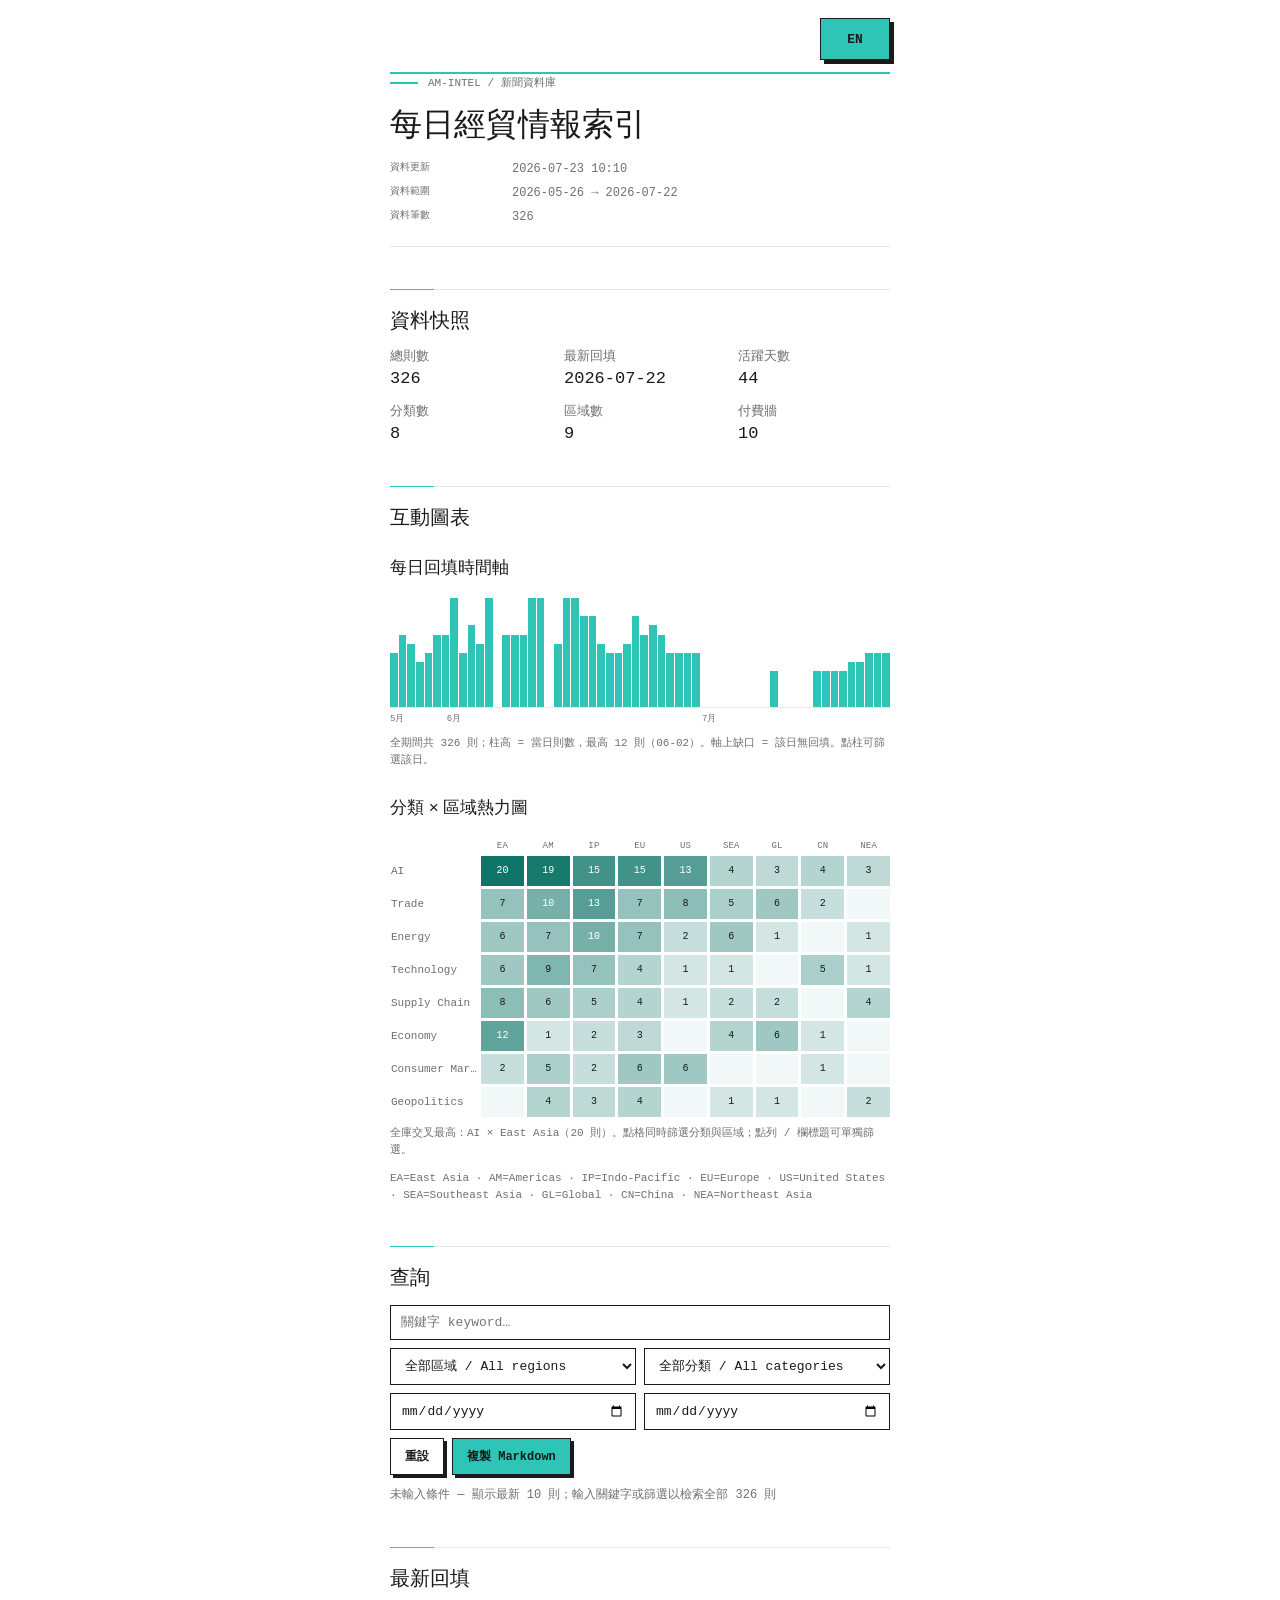
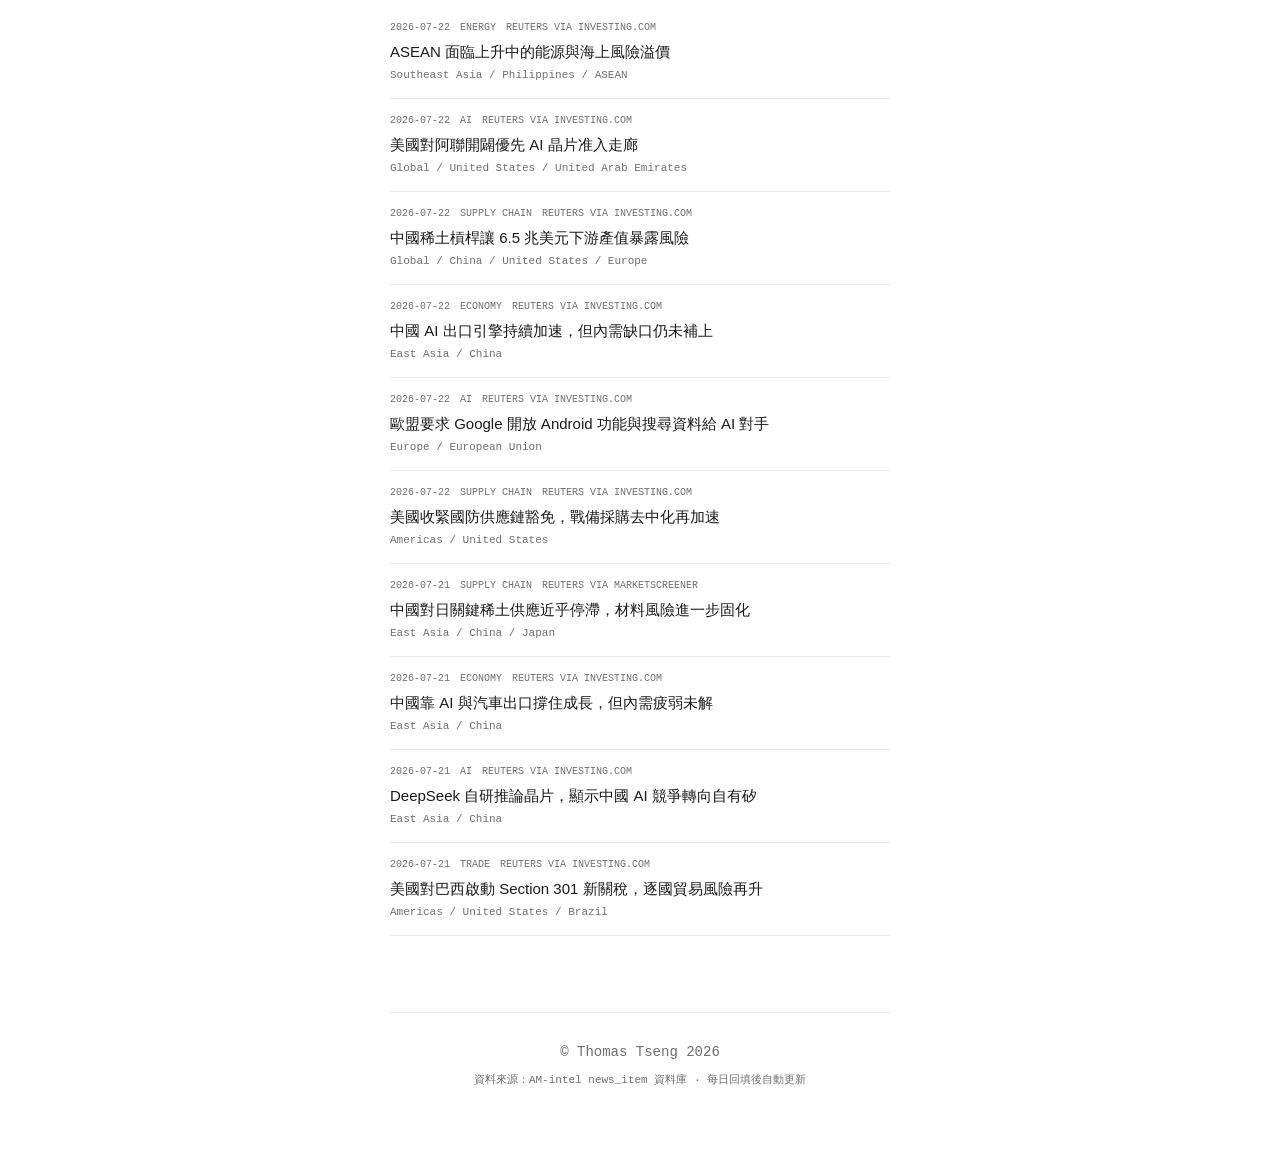
==== commit b394fa13: "public presentation: remove on-page Caveats section (limitations kept in reports/ + gate-status)" ====
--- a/index.html
+++ b/index.html
@@ -253,17 +253,6 @@
       <div class="morebar" id="morebar"></div>
     </section>
 
-    <section>
-      <h2><span data-lang="zh">限制</span><span data-lang="en">Caveats</span></h2>
-      <ul data-lang="zh">
-        <li>本頁資料為 daily-intel 每日精選回填，非全量新聞；每日回填日不連續。</li>
-        <li>熱力圖隨查詢條件即時變動，顏色深淺 = 則數；為保留切換脈絡，時間軸排除日期自身、分類×區域矩陣排除該兩維自身的篩選，選中項高亮。時間軸缺口與矩陣近白格 = 真零。</li>
-      </ul>
-      <ul data-lang="en">
-        <li>Items are daily-intel curated backfills, not exhaustive news coverage; backfill days are non-contiguous.</li>
-        <li>Heatmaps update live with the query; color intensity = item count. The timeline excludes the date filter and the category × region matrix excludes those two dimensions' own filters so switching stays possible; the active selection is highlighted. Timeline gaps and near-white matrix cells are true zeros.</li>
-      </ul>
-    </section>
 
     <footer>
       &copy; Thomas Tseng 2026
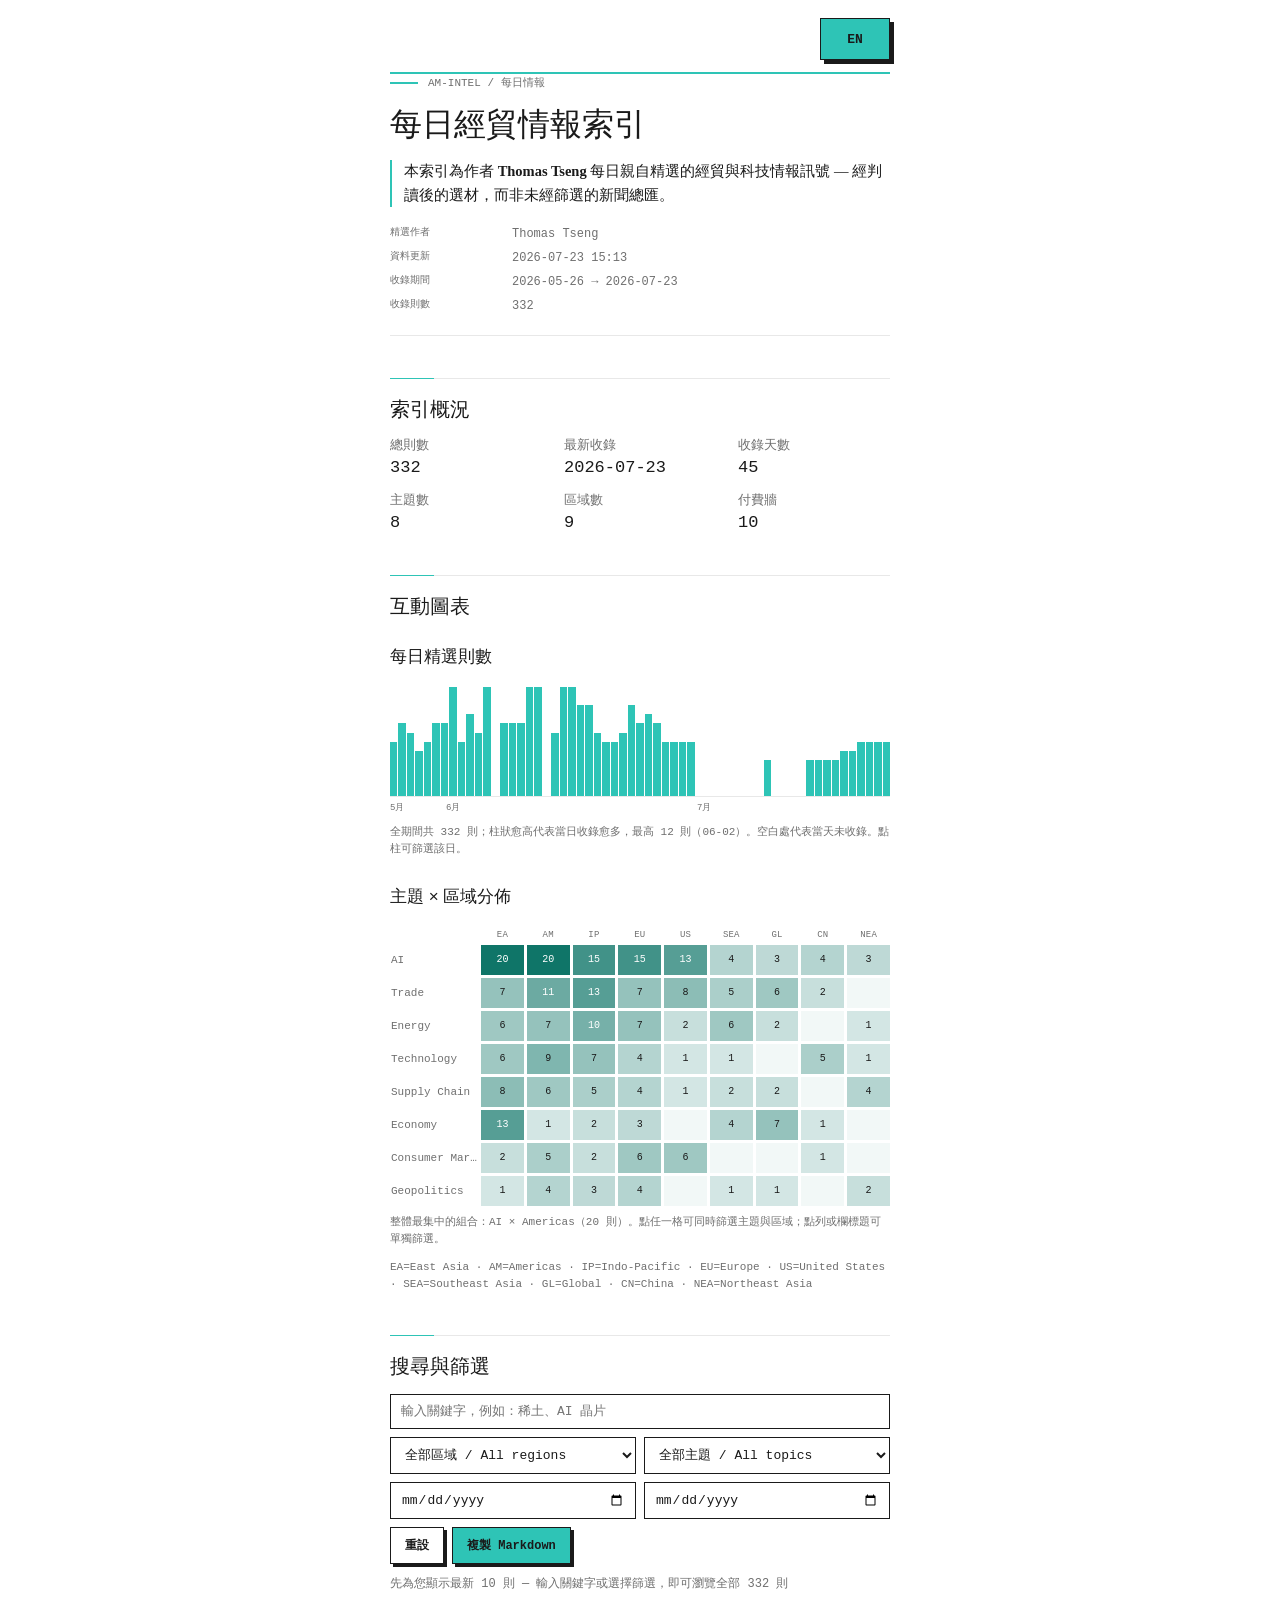
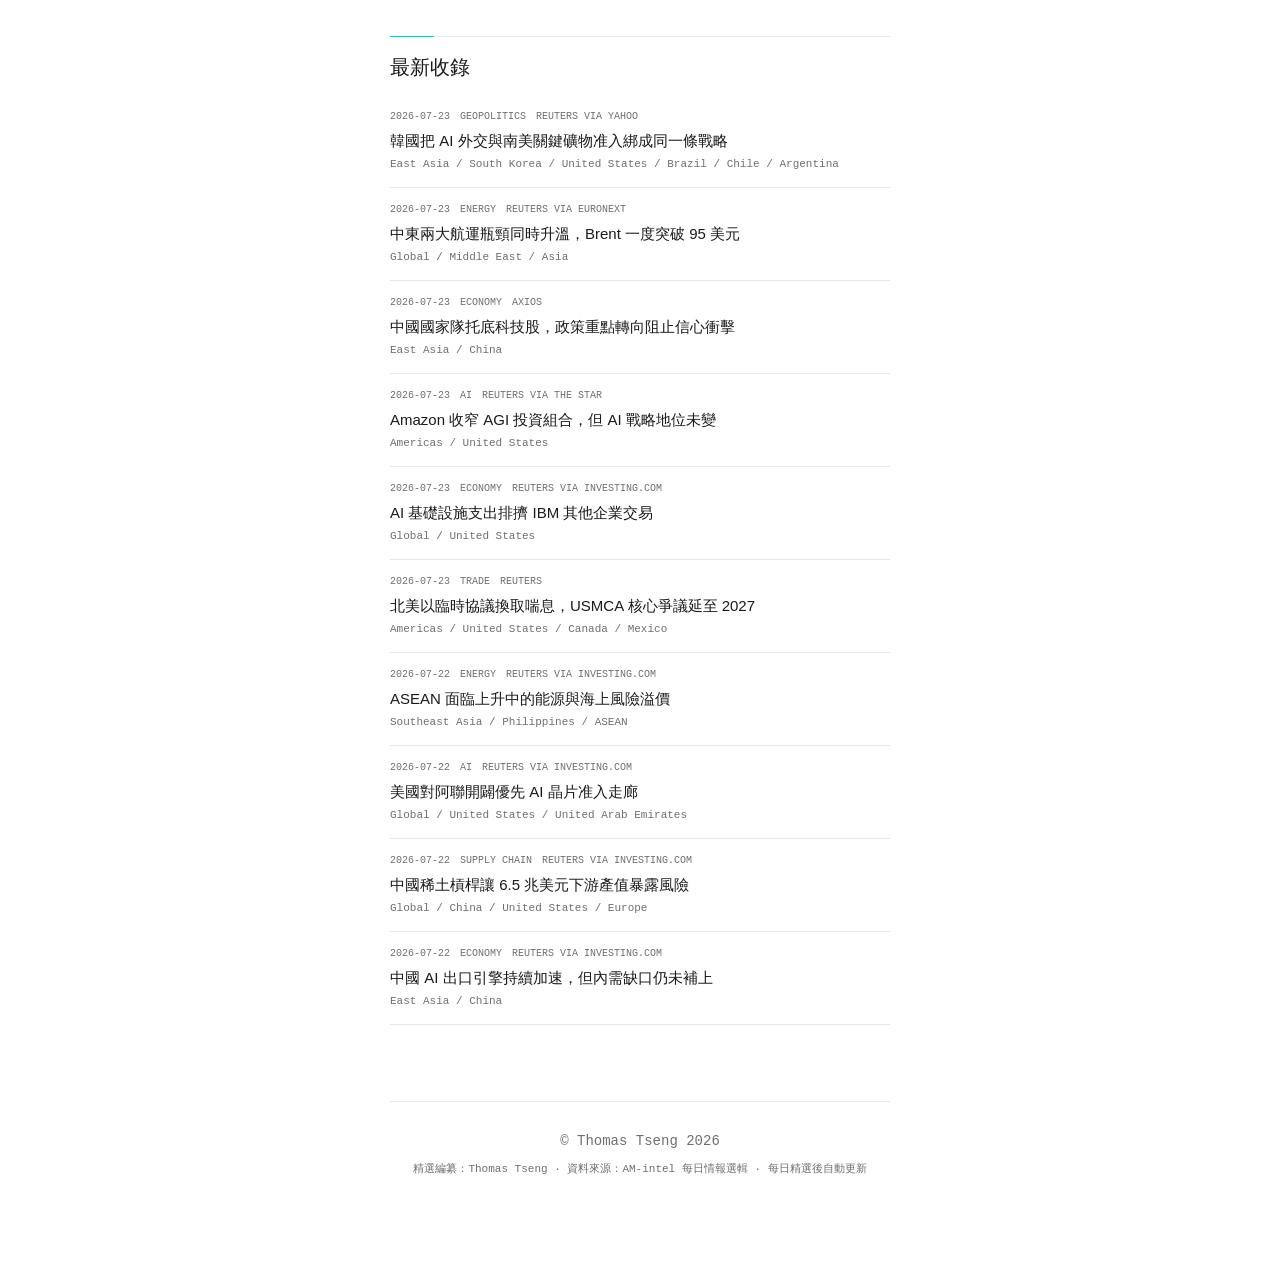
==== commit d24d8d55: "copy: de-AI business register pass (A1-A13 engineering jargon, B removes internal Practice/Note trac" ====
--- a/index.html
+++ b/index.html
@@ -3,7 +3,7 @@
 <head>
   <meta charset="utf-8">
   <meta name="viewport" content="width=device-width, initial-scale=1">
-  <title>AM-intel 新聞資料庫</title>
+  <title>每日經貿情報索引 — Thomas Tseng 精選</title>
   <link rel="icon" href="data:image/svg+xml,<svg xmlns=%22http://www.w3.org/2000/svg%22 viewBox=%220 0 100 100%22><rect width=%22100%22 height=%22100%22 fill=%22%232ec4b6%22/></svg>">
   <style>
 :root {
@@ -42,6 +42,7 @@
 a { color: var(--text); text-decoration-color: var(--accent); text-decoration-thickness: 1px; text-underline-offset: 2px; }
 a:hover { text-decoration-color: var(--text); }
 .muted { color: var(--muted); }
+.curator { border-left: 2px solid var(--accent); padding-left: 12px; font-size: 14.5px; line-height: 1.62; margin: 0 0 18px; max-width: 500px; }
 
 /* ---------- Metrics ---------- */
 .metrics { display: grid; grid-template-columns: repeat(3, 1fr); column-gap: 22px; row-gap: 14px; }
@@ -127,7 +128,6 @@
 .detail .mono, .detail .dlabel, .detail .durl, .detail .dmeta, .detail .tagchip, .detail .k, .detail .v { font-family: "iA Writer Mono S", ui-monospace, SFMono-Regular, Menlo, monospace; }
 .det { display: grid; grid-template-columns: 1.2fr 1fr; gap: 16px 22px; }
 .det-foot { margin-top: 16px; padding-top: 14px; border-top: 1px solid var(--ind-line); }
-.dnote { margin-top: 12px; font-size: 10.5px; overflow-wrap: anywhere; }
 .dlabel { font-size: 10px; letter-spacing: 0.2em; text-transform: uppercase; color: var(--ind-accent-dim); margin: 16px 0 6px; }
 .det > div > .dlabel:first-child, .det [data-lang] > .dlabel:first-child { margin-top: 0; }
 .detail .dsum { font-size: 13.5px; line-height: 1.75; color: var(--ind-fg1); }
@@ -193,22 +193,24 @@
   <main class="page">
     <button class="language-toggle" type="button" data-lang-toggle aria-label="Switch to English" aria-pressed="false">EN</button>
     <header>
-      <p class="eyebrow"><span data-lang="zh">AM-INTEL / 新聞資料庫</span><span data-lang="en">AM-INTEL / News Database</span></p>
+      <p class="eyebrow"><span data-lang="zh">AM-INTEL / 每日情報</span><span data-lang="en">AM-INTEL / Daily Intelligence</span></p>
       <h1><span data-lang="zh">每日經貿情報索引</span><span data-lang="en">Daily Trade &amp; Tech Intelligence Index</span></h1>
+      <p class="curator"><span data-lang="zh">本索引為作者 <strong>Thomas Tseng</strong> 每日親自精選的經貿與科技情報訊號 — 經判讀後的選材，而非未經篩選的新聞總匯。</span><span data-lang="en">Every item in this index is hand-picked daily by the author, <strong>Thomas Tseng</strong> — a curated selection of trade &amp; tech intelligence, not a raw news feed.</span></p>
       <div class="meta">
-        <div><span class="meta-label"><span data-lang="zh">資料更新</span><span data-lang="en">Generated</span></span><time id="m-generated">–</time></div>
-        <div><span class="meta-label"><span data-lang="zh">資料範圍</span><span data-lang="en">Date range</span></span><span id="m-range">–</span></div>
-        <div><span class="meta-label"><span data-lang="zh">資料筆數</span><span data-lang="en">Records</span></span><span id="m-count">–</span></div>
+        <div><span class="meta-label"><span data-lang="zh">精選作者</span><span data-lang="en">Curator</span></span><span class="meta-value">Thomas Tseng</span></div>
+        <div><span class="meta-label"><span data-lang="zh">資料更新</span><span data-lang="en">Updated</span></span><time id="m-generated">–</time></div>
+        <div><span class="meta-label"><span data-lang="zh">收錄期間</span><span data-lang="en">Coverage period</span></span><span id="m-range">–</span></div>
+        <div><span class="meta-label"><span data-lang="zh">收錄則數</span><span data-lang="en">Items</span></span><span id="m-count">–</span></div>
       </div>
     </header>
 
     <section>
-      <h2><span data-lang="zh">資料快照</span><span data-lang="en">Snapshot</span></h2>
+      <h2><span data-lang="zh">索引概況</span><span data-lang="en">At a Glance</span></h2>
       <div class="metrics">
         <div class="metric"><span class="metric-label"><span data-lang="zh">總則數</span><span data-lang="en">Total items</span></span><span class="metric-value" id="st-total">–</span></div>
-        <div class="metric"><span class="metric-label"><span data-lang="zh">最新回填</span><span data-lang="en">Latest backfill</span></span><span class="metric-value" id="st-latest">–</span></div>
-        <div class="metric"><span class="metric-label"><span data-lang="zh">活躍天數</span><span data-lang="en">Active days</span></span><span class="metric-value" id="st-days">–</span></div>
-        <div class="metric"><span class="metric-label"><span data-lang="zh">分類數</span><span data-lang="en">Categories</span></span><span class="metric-value" id="st-cats">–</span></div>
+        <div class="metric"><span class="metric-label"><span data-lang="zh">最新收錄</span><span data-lang="en">Latest addition</span></span><span class="metric-value" id="st-latest">–</span></div>
+        <div class="metric"><span class="metric-label"><span data-lang="zh">收錄天數</span><span data-lang="en">Days covered</span></span><span class="metric-value" id="st-days">–</span></div>
+        <div class="metric"><span class="metric-label"><span data-lang="zh">主題數</span><span data-lang="en">Topics</span></span><span class="metric-value" id="st-cats">–</span></div>
         <div class="metric"><span class="metric-label"><span data-lang="zh">區域數</span><span data-lang="en">Regions</span></span><span class="metric-value" id="st-regions">–</span></div>
         <div class="metric"><span class="metric-label"><span data-lang="zh">付費牆</span><span data-lang="en">Paywalled</span></span><span class="metric-value" id="st-paywall">–</span></div>
       </div>
@@ -217,14 +219,14 @@
     <section>
       <h2><span data-lang="zh">互動圖表</span><span data-lang="en">Interactive Charts</span></h2>
 
-      <h3><span data-lang="zh">每日回填時間軸</span><span data-lang="en">Daily Intake Timeline</span></h3>
+      <h3><span data-lang="zh">每日精選則數</span><span data-lang="en">Daily Picks Over Time</span></h3>
       <div class="chart-block">
         <div id="chart-tl" role="group" aria-label="Daily intake timeline"></div>
         <div id="tl-x" aria-hidden="true"></div>
         <p class="chart-caption" id="cap-cal"></p>
       </div>
 
-      <h3><span data-lang="zh">分類 × 區域熱力圖</span><span data-lang="en">Category × Region Matrix</span></h3>
+      <h3><span data-lang="zh">主題 × 區域分佈</span><span data-lang="en">Topics by Region</span></h3>
       <div class="chart-block">
         <div id="chart-matrix" role="group" aria-label="Category by region matrix heatmap"></div>
         <p class="chart-caption" id="cap-matrix"></p>
@@ -233,9 +235,9 @@
     </section>
 
     <section>
-      <h2><span data-lang="zh">查詢</span><span data-lang="en">Query</span></h2>
+      <h2><span data-lang="zh">搜尋與篩選</span><span data-lang="en">Search &amp; Filter</span></h2>
       <div class="qrow">
-        <input type="search" id="q" placeholder="關鍵字 keyword…" aria-label="keyword search">
+        <input type="search" id="q" placeholder="輸入關鍵字，例如：稀土、AI 晶片" aria-label="keyword search">
         <select id="f-region" aria-label="region filter"></select>
         <select id="f-category" aria-label="category filter"></select>
         <input type="date" id="f-from" aria-label="date from">
@@ -248,7 +250,7 @@
     </section>
 
     <section>
-      <h2 id="rows-title"><span data-lang="zh">最新回填</span><span data-lang="en">Latest Backfill</span></h2>
+      <h2 id="rows-title"><span data-lang="zh">最新收錄</span><span data-lang="en">Latest Picks</span></h2>
       <div class="rows" id="rows"></div>
       <div class="morebar" id="morebar"></div>
     </section>
@@ -423,6 +425,7 @@
 function updateCharts() {
   const f = currentFilter();
   const filtered = f.q || f.region || f.category || f.from || f.to;
+  const unit = document.body.dataset.lang === "zh" ? "則" : "items";
 
   /* 時間軸（排除日期自身） */
   const cBase = DATA.items.filter(it => passesExcept(it, f, "date"));
@@ -435,16 +438,19 @@
     const d = slot.dataset.key, n = cCount.get(d);
     slot.querySelector(".tl-bar").style.height = (n / cMax * 100).toFixed(1) + "%";
     slot.classList.toggle("active", f.from === d && f.to === d);
-    slot.dataset.tt = `${d}<br>${n} 則 / items`;
+    slot.dataset.tt = `${d}<br>${n} ${unit}`;
     slot.setAttribute("aria-label", `${d}: ${n}`);
   });
   const cTotal = [...cCount.values()].reduce((s2, n) => s2 + n, 0);
   $("cap-cal").innerHTML = cTotal === 0
-    ? dual("目前條件下無資料。", "No records under the current query.")
-    : dual(
-        `${filtered ? "目前條件下" : "全期間"}共 ${cTotal} 則；柱高 = 當日則數，最高 ${peakN} 則（${peakDate.slice(5)}）。軸上缺口 = 該日無回填。點柱可篩選該日。`,
-        `${cTotal} items ${filtered ? "under the current query" : "in total"}; bar height = items per day, peak ${peakN} (${peakDate.slice(5)}). Gaps on the axis are days with no backfill. Click a bar to filter.`
-      );
+    ? dual("這組篩選下沒有符合的新聞。", "Nothing matches the current filters.")
+    : (filtered
+      ? dual(
+          `以目前篩選來看，共 ${cTotal} 則；單日最高 ${peakN} 則（${peakDate.slice(5)}）。點柱可篩選該日。`,
+          `With these filters: ${cTotal} items; peak ${peakN} on ${peakDate.slice(5)}. Click a bar to filter that day.`)
+      : dual(
+          `全期間共 ${cTotal} 則；柱狀愈高代表當日收錄愈多，最高 ${peakN} 則（${peakDate.slice(5)}）。空白處代表當天未收錄。點柱可篩選該日。`,
+          `${cTotal} items in total. Taller bars mean more picks that day — peak ${peakN} on ${peakDate.slice(5)}; blank days had none. Click a bar to filter that day.`));
 
   /* 矩陣（排除分類+區域自身） */
   const mBase = DATA.items.filter(it => passesExcept(it, f, "category+region"));
@@ -462,17 +468,17 @@
     c.style.color = heatFg(n, mMax);
     c.textContent = n > 0 ? n : "";
     c.classList.toggle("active", f.category === c.dataset.cat && f.region === c.dataset.reg);
-    c.dataset.tt = `${esc(c.dataset.cat)} × ${esc(c.dataset.reg)}<br>${n} 則 / items`;
+    c.dataset.tt = `${esc(c.dataset.cat)} × ${esc(c.dataset.reg)}<br>${n} ${unit}`;
     c.setAttribute("aria-label", `${c.dataset.cat} × ${c.dataset.reg}: ${n}`);
   });
   $("chart-matrix").querySelectorAll(".mx-rl").forEach(b => b.classList.toggle("active", f.category === b.dataset.cat));
   $("chart-matrix").querySelectorAll(".mx-h").forEach(b => b.classList.toggle("active", f.region === b.dataset.reg));
   const [tCat, tReg] = topK.split("|");
   $("cap-matrix").innerHTML = mBase.length === 0
-    ? dual("目前條件下無資料。", "No records under the current query.")
+    ? dual("這組篩選下沒有符合的新聞。", "Nothing matches the current filters.")
     : dual(
-        `${filtered ? `目前條件 ${mBase.length} 則中` : "全庫"}交叉最高：${tCat} × ${tReg}（${topN} 則）。點格同時篩選分類與區域；點列 / 欄標題可單獨篩選。`,
-        `Hottest cell ${filtered ? `among the ${mBase.length} matching items` : "overall"}: ${tCat} × ${tReg} (${topN}). Click a cell to filter both dimensions; click a row / column header to filter one.`
+        `${filtered ? `以目前篩選來看（共 ${mBase.length} 則），` : "整體"}最集中的組合：${tCat} × ${tReg}（${topN} 則）。點任一格可同時篩選主題與區域；點列或欄標題可單獨篩選。`,
+        `${filtered ? `With these filters (${mBase.length} items), the` : "The"} busiest pairing: ${tCat} × ${tReg} (${topN} items). Click a cell to focus on that topic-region pair, or a row / column header for just one.`
       );
 }
 
@@ -531,14 +537,12 @@
   d.className = "detail";
   const chips = (arr) => (Array.isArray(arr) ? arr : []).map(t => `<span class="tagchip">${esc(t)}</span>`).join("") || `<span class="v">–</span>`;
   const L = (en, zh) => dual(`${en} // ${zh}`, en);  /* 工業版複合標籤；EN 模式僅英文（no-CJK 契約） */
-  const practice = (it.used_for_practice === true || it.used_for_practice === "true")
-    ? "✓ " + (esc(it.practice_date) || "done") : "not yet";
   d.innerHTML = `<div class="det">
     <div>
       <div class="dlabel">${L("Summary", "摘要")}</div>
-      <div class="dsum">${dual(esc(it.summary_zh) || "（無摘要）", esc(it.summary_en) || "(no summary)")}</div>
+      <div class="dsum">${dual(esc(it.summary_zh) || "本則未附摘要", esc(it.summary_en) || "No summary available")}</div>
       ${it.key_issue ? `<div data-lang="zh"><div class="dlabel">Key Issue // 關鍵議題</div><div class="dki">${esc(it.key_issue)}</div></div>` : ""}
-      <div class="dlabel">${L("Source URL", "消息來源")}</div>
+      <div class="dlabel">${L("Original Source", "消息來源")}</div>
       ${it.source_url
         ? `<div class="durl"><a href="${esc(it.source_url)}" target="_blank" rel="noopener">${esc(it.source_url)} ↗</a></div>`
         : `<div class="durl">–</div>`}
@@ -549,9 +553,8 @@
       <div class="meta-grid">
         <span class="k">EN Title</span><span class="v">${esc(it.signal_title_en) || "–"}</span>
         <span class="k">Topic</span><span class="v">${esc(it.topic) || "–"}</span>
-        <span class="k">Sub-cat</span><span class="v">${esc(it.sub_category) || "–"}</span>
+        <span class="k">Sub-category</span><span class="v">${esc(it.sub_category) || "–"}</span>
         <span class="k">Relevance</span><span class="v ${it.business_relevance === "high" ? "rel-high" : ""}">${esc(it.business_relevance) || "–"}</span>
-        <span class="k">Practice</span><span class="v">${practice}</span>
       </div>
     </div>
   </div>
@@ -562,7 +565,6 @@
       <div class="dlabel">Tags // 標籤</div>
       <div>${chips(it.tags)}</div>
     </div>
-    <div class="dmeta dnote" title="${esc(it.note)}">NOTE&nbsp;&nbsp;${esc(it.note.split("/").pop())}</div>
   </div>`;
   return d;
 }
@@ -623,15 +625,15 @@
   $("btn-copy").disabled = matches.length === 0;
   $("rows-title").innerHTML = filtered
     ? dual("檢索結果", "Records")
-    : dual("最新回填", "Latest Backfill");
+    : dual("最新收錄", "Latest Picks");
   $("status").innerHTML = filtered
-    ? dual(`符合 ${matches.length} 則（共 ${DATA.items.length} 則）`, `${matches.length} of ${DATA.items.length} records match`)
-    : dual(`未輸入條件 — 顯示最新 ${matches.length} 則；輸入關鍵字或篩選以檢索全部 ${DATA.items.length} 則`,
-           `No query — showing the latest ${matches.length}; type a keyword or filter to search all ${DATA.items.length}`);
+    ? dual(`符合 ${matches.length} 則（共 ${DATA.items.length} 則）`, `${matches.length} of ${DATA.items.length} items match`)
+    : dual(`先為您顯示最新 ${matches.length} 則 — 輸入關鍵字或選擇篩選，即可瀏覽全部 ${DATA.items.length} 則`,
+           `Showing the ${matches.length} most recent picks — type a keyword or use the filters to browse all ${DATA.items.length}`);
   renderChips();
   renderCharts();
   if (matches.length === 0) {
-    $("rows").innerHTML = `<div class="empty">${dual("沒有符合的新聞", "No matching records")}</div>`;
+    $("rows").innerHTML = `<div class="empty">${dual("沒有符合的新聞", "No matching items")}</div>`;
     $("morebar").replaceChildren();
     return;
   }
@@ -649,7 +651,7 @@
   const btn = $("btn-copy");
   const f = currentFilter();
   const isFiltered = f.q || f.region || f.category || f.from || f.to;
-  const label = f.q || (isFiltered ? "（條件檢索）" : "（最新回填）");
+  const label = f.q || (isFiltered ? "（篩選結果）" : "（最新收錄）");
   const md = exportMarkdown(matches.slice(0, EXPORT_CAP), label);
   try {
     await navigator.clipboard.writeText(md);
@@ -662,7 +664,7 @@
 
 /* ---------- Language toggle (template standard) ---------- */
 const toggle = document.querySelector("[data-lang-toggle]");
-const titles = { zh: "AM-intel 新聞資料庫", en: "AM-intel News Database" };
+const titles = { zh: "每日經貿情報索引 — Thomas Tseng 精選", en: "Daily Trade & Tech Intelligence Index — Curated by Thomas Tseng" };
 function setLanguage(lang) {
   const next = lang === "en" ? "en" : "zh";
   document.documentElement.lang = next === "zh" ? "zh-Hant" : "en";
@@ -671,6 +673,8 @@
   toggle.textContent = next === "zh" ? "EN" : "ZH";
   toggle.setAttribute("aria-label", next === "zh" ? "Switch to English" : "Switch to Traditional Chinese");
   toggle.setAttribute("aria-pressed", next === "en" ? "true" : "false");
+  $("q").placeholder = next === "zh" ? "輸入關鍵字，例如：稀土、AI 晶片" : "Search — e.g. rare earth, AI chips";
+  if (DATA.items.length) updateCharts();
 }
 toggle.addEventListener("click", () => setLanguage(document.body.dataset.lang === "zh" ? "en" : "zh"));
 
@@ -694,7 +698,7 @@
       }
     };
     fillSel("f-region", "全部區域", "All regions", regs);
-    fillSel("f-category", "全部分類", "All categories", cats);
+    fillSel("f-category", "全部主題", "All topics", cats);
     $("m-generated").textContent = d.generated_at.replace("T", " ").slice(0, 16);
     $("m-range").textContent = `${dates[0]} → ${dates[dates.length - 1]}`;
     $("m-count").textContent = d.count;
@@ -705,25 +709,34 @@
     $("st-regions").textContent = regs.length;
     $("st-paywall").textContent = d.items.filter(i => i.paywall).length;
     $("footer-meta").innerHTML = dual(
-      `資料來源：AM-intel news_item 資料庫 · 每日回填後自動更新`,
-      `Source: AM-intel news_item database · auto-refreshed after daily backfill`
+      `精選編纂：Thomas Tseng · 資料來源：AM-intel 每日情報選輯 · 每日精選後自動更新`,
+      `Curated by Thomas Tseng · Source: the AM-intel daily intelligence collection · updated with each day's selection`
     );
     render();
 }
 /* 載入順序：1) 內嵌 dataset（vault 離線版，builder 注入）2) fetch data.json（Pages 版） */
+/* 絕對 URL 用片段 join 組裝：GAS HtmlService 會改寫頁面內（含 script 與註解）的 URL 樣式序列，
+   使 document.write 載入器產生非法 token（2026-07-23 以 probe A-F 二分法實測定位）。
+   任何「協定 + 雙斜線 + 網域」的完整序列都不得直接出現在本檔。 */
+const DATA_URLS = ["data.json", ["https:", "thomas92tw.github.io", "am-intel-dashboard", "data.json"].join("/").replace(":/", ":" + "//")];
 const inline = document.getElementById("dataset");
 if (inline) {
   boot(JSON.parse(inline.textContent));
 } else {
-  fetch("data.json")
-    .then(r => { if (!r.ok) throw new Error(`data.json HTTP ${r.status}`); return r.json(); })
-    .then(boot)
-    .catch(e => {
-      $("status").innerHTML = dual(
-        `無法載入 data.json：${esc(e.message)}（請先執行 build_dashboard.py）`,
-        `Failed to load data.json: ${esc(e.message)} (run build_dashboard.py first)`
-      );
-    });
+  (async () => {
+    for (const url of DATA_URLS) {
+      try {
+        const r = await fetch(url);
+        if (!r.ok) throw new Error(`HTTP ${r.status}`);
+        boot(await r.json());
+        return;
+      } catch (e) { console.warn(`data source failed: ${url}`, e); }
+    }
+    $("status").innerHTML = dual(
+      "無法載入資料來源（data.json）。",
+      "Failed to load the data source (data.json)."
+    );
+  })();
 }
 </script>
 </body>
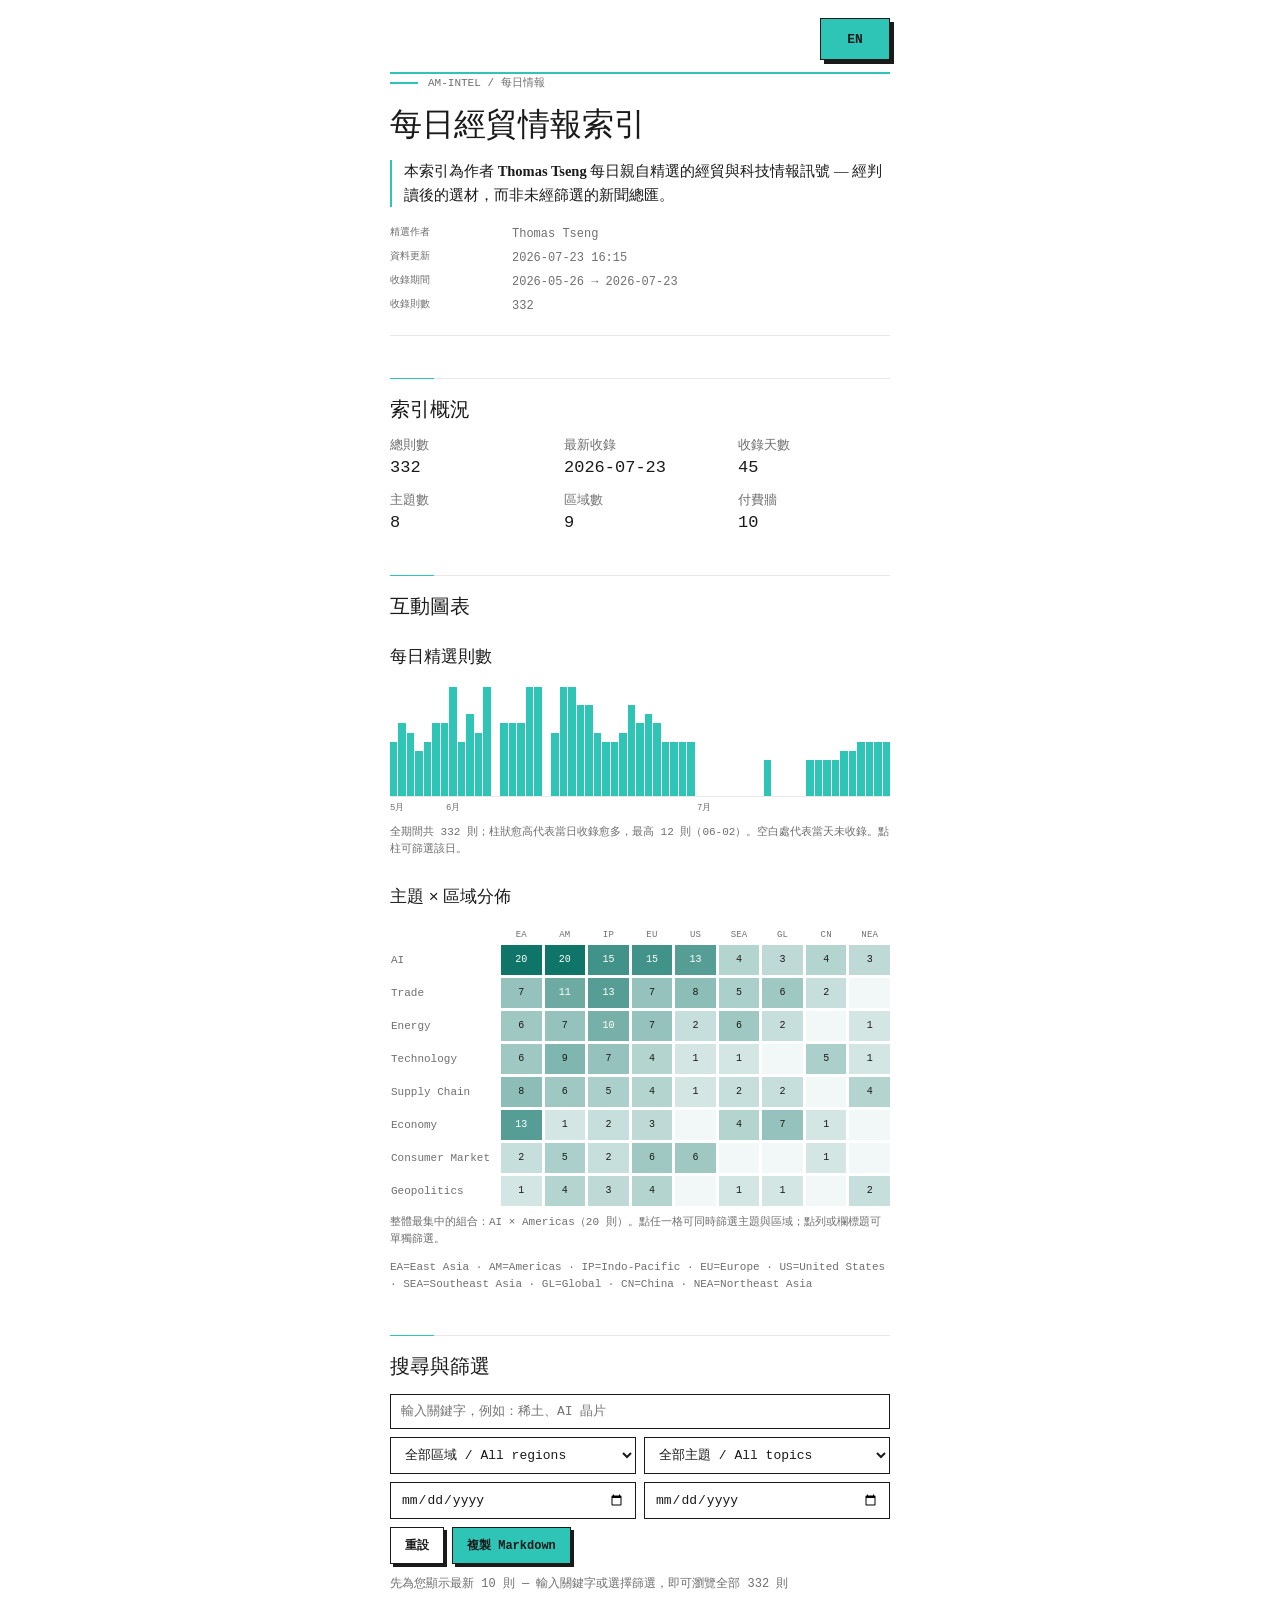
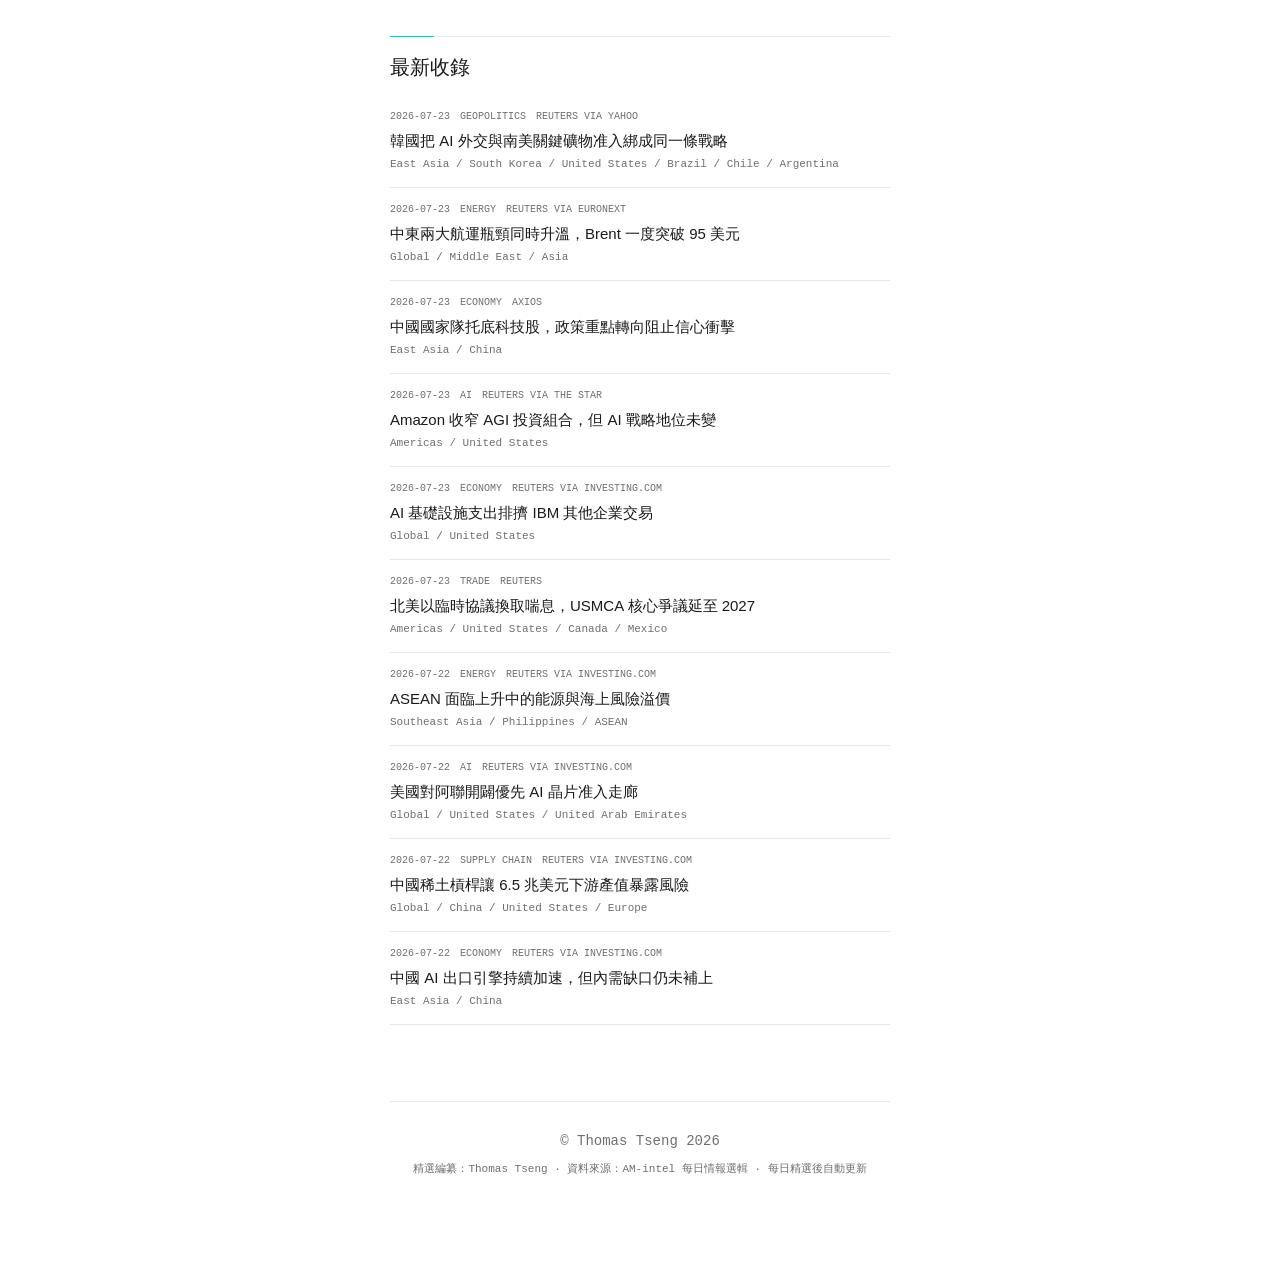
==== commit f105cc69: "fix: matrix row-label column 88->108px so Consumer Market renders untruncated (390px verified, no ov" ====
--- a/index.html
+++ b/index.html
@@ -387,7 +387,7 @@
 
   /* --- 矩陣 --- */
   const mx = $("chart-matrix");
-  mx.style.gridTemplateColumns = `88px repeat(${REGION_KEYS.length}, 1fr)`;
+  mx.style.gridTemplateColumns = `108px repeat(${REGION_KEYS.length}, 1fr)`;
   const corner = document.createElement("div");
   corner.className = "mx-corner";
   mx.appendChild(corner);
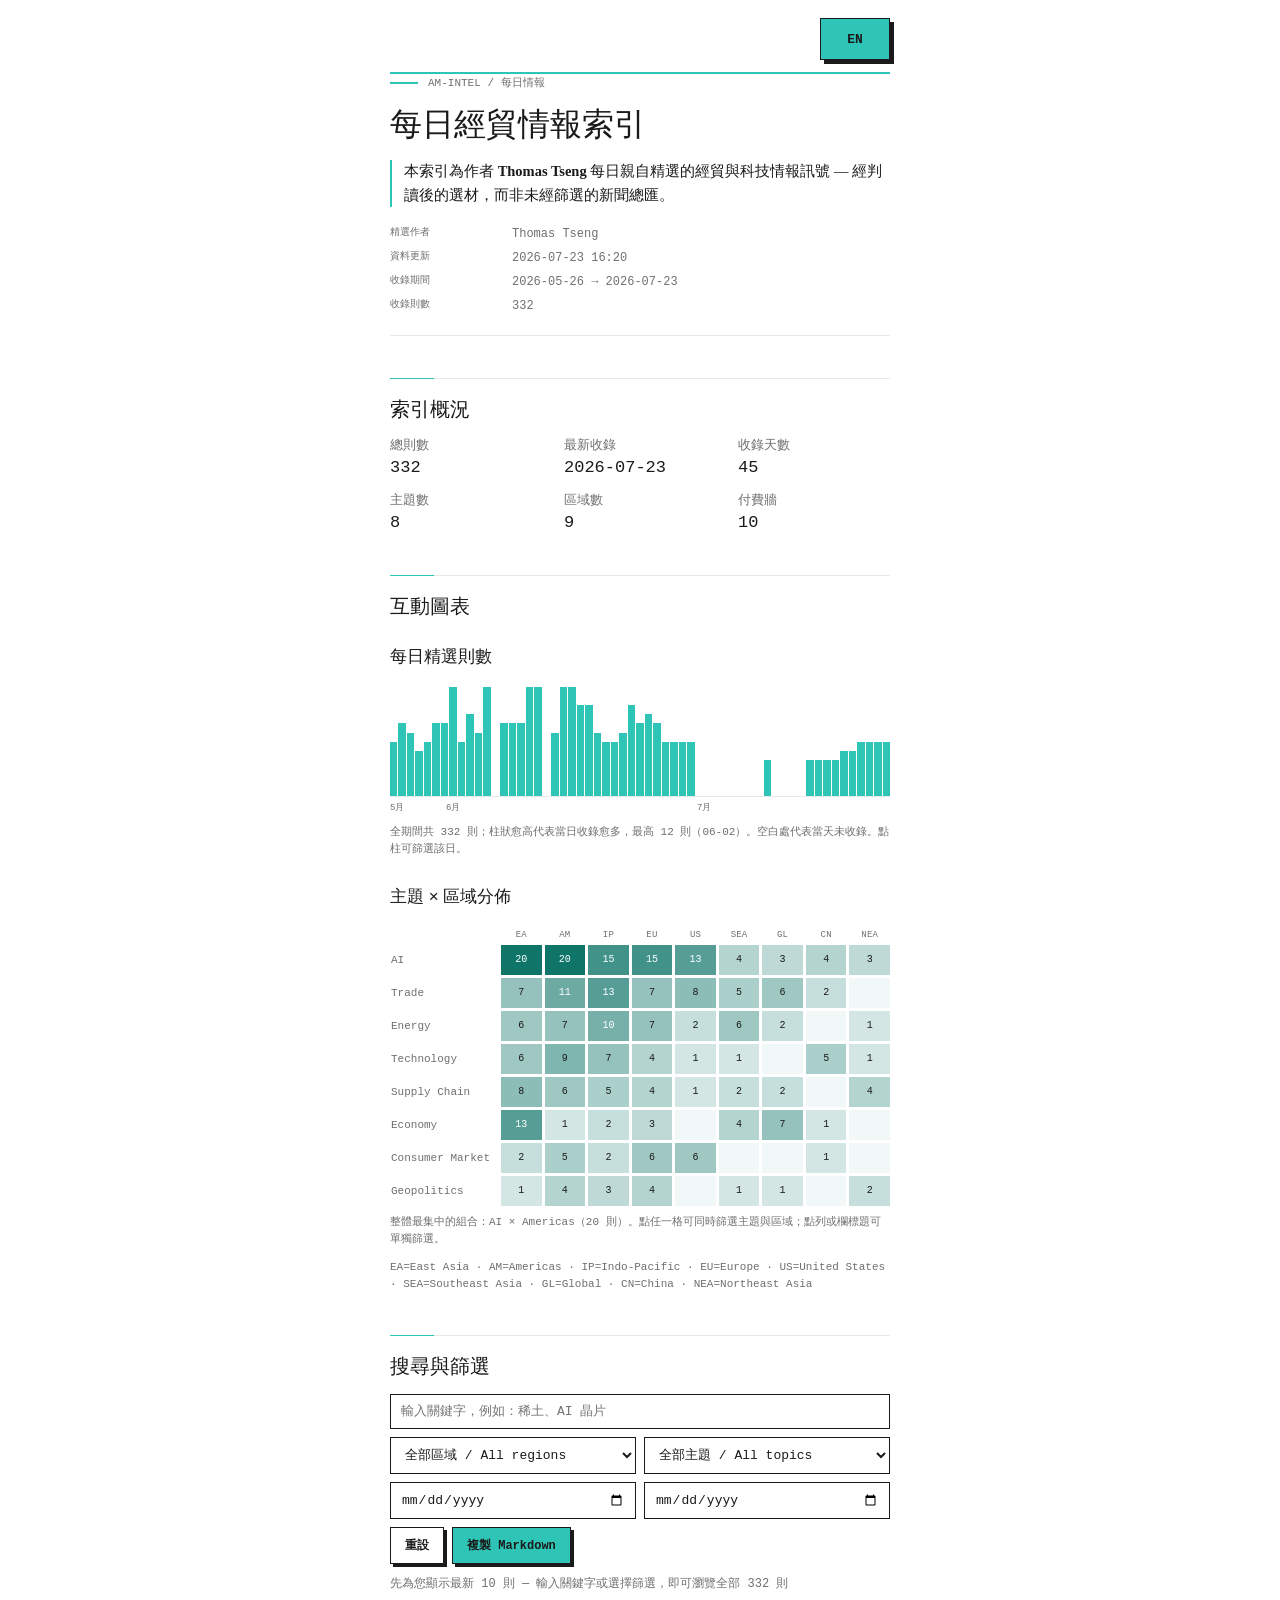
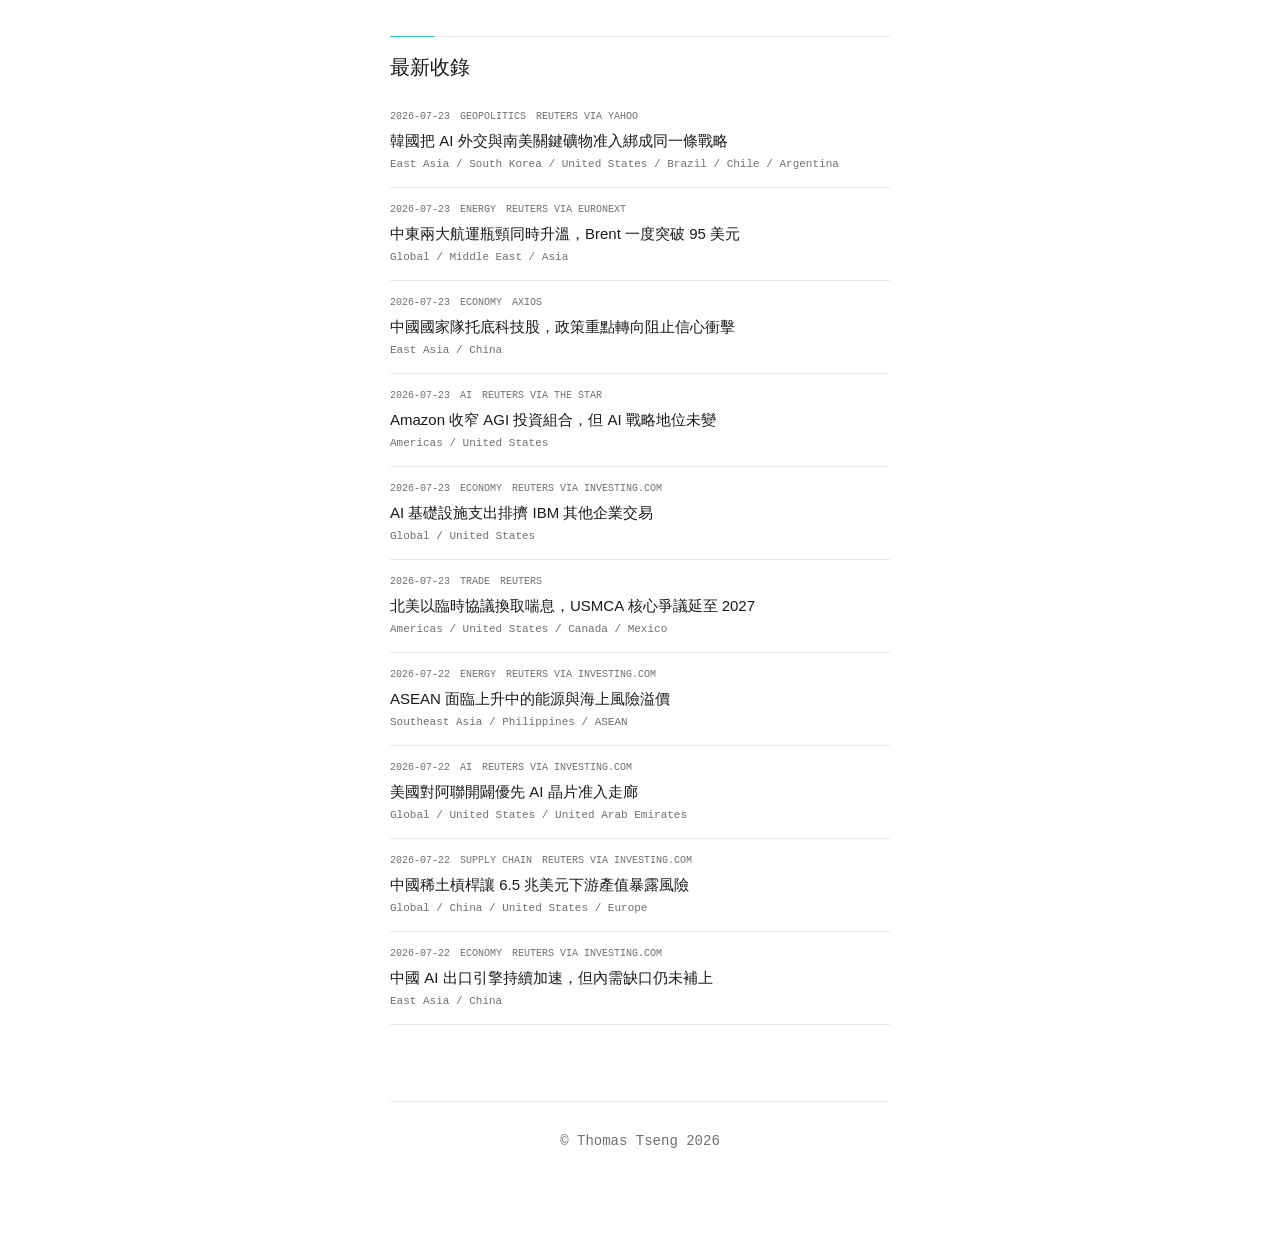
==== commit 1c8e0033: "footer: remove curator/source note line, keep copyright only" ====
--- a/index.html
+++ b/index.html
@@ -258,7 +258,6 @@
 
     <footer>
       &copy; Thomas Tseng 2026
-      <div class="foot-note muted" id="footer-meta"></div>
     </footer>
   </main>
   <div id="tip" role="status" aria-hidden="true"></div>
@@ -708,10 +707,6 @@
     $("st-cats").textContent = cats.length;
     $("st-regions").textContent = regs.length;
     $("st-paywall").textContent = d.items.filter(i => i.paywall).length;
-    $("footer-meta").innerHTML = dual(
-      `精選編纂：Thomas Tseng · 資料來源：AM-intel 每日情報選輯 · 每日精選後自動更新`,
-      `Curated by Thomas Tseng · Source: the AM-intel daily intelligence collection · updated with each day's selection`
-    );
     render();
 }
 /* 載入順序：1) 內嵌 dataset（vault 離線版，builder 注入）2) fetch data.json（Pages 版） */
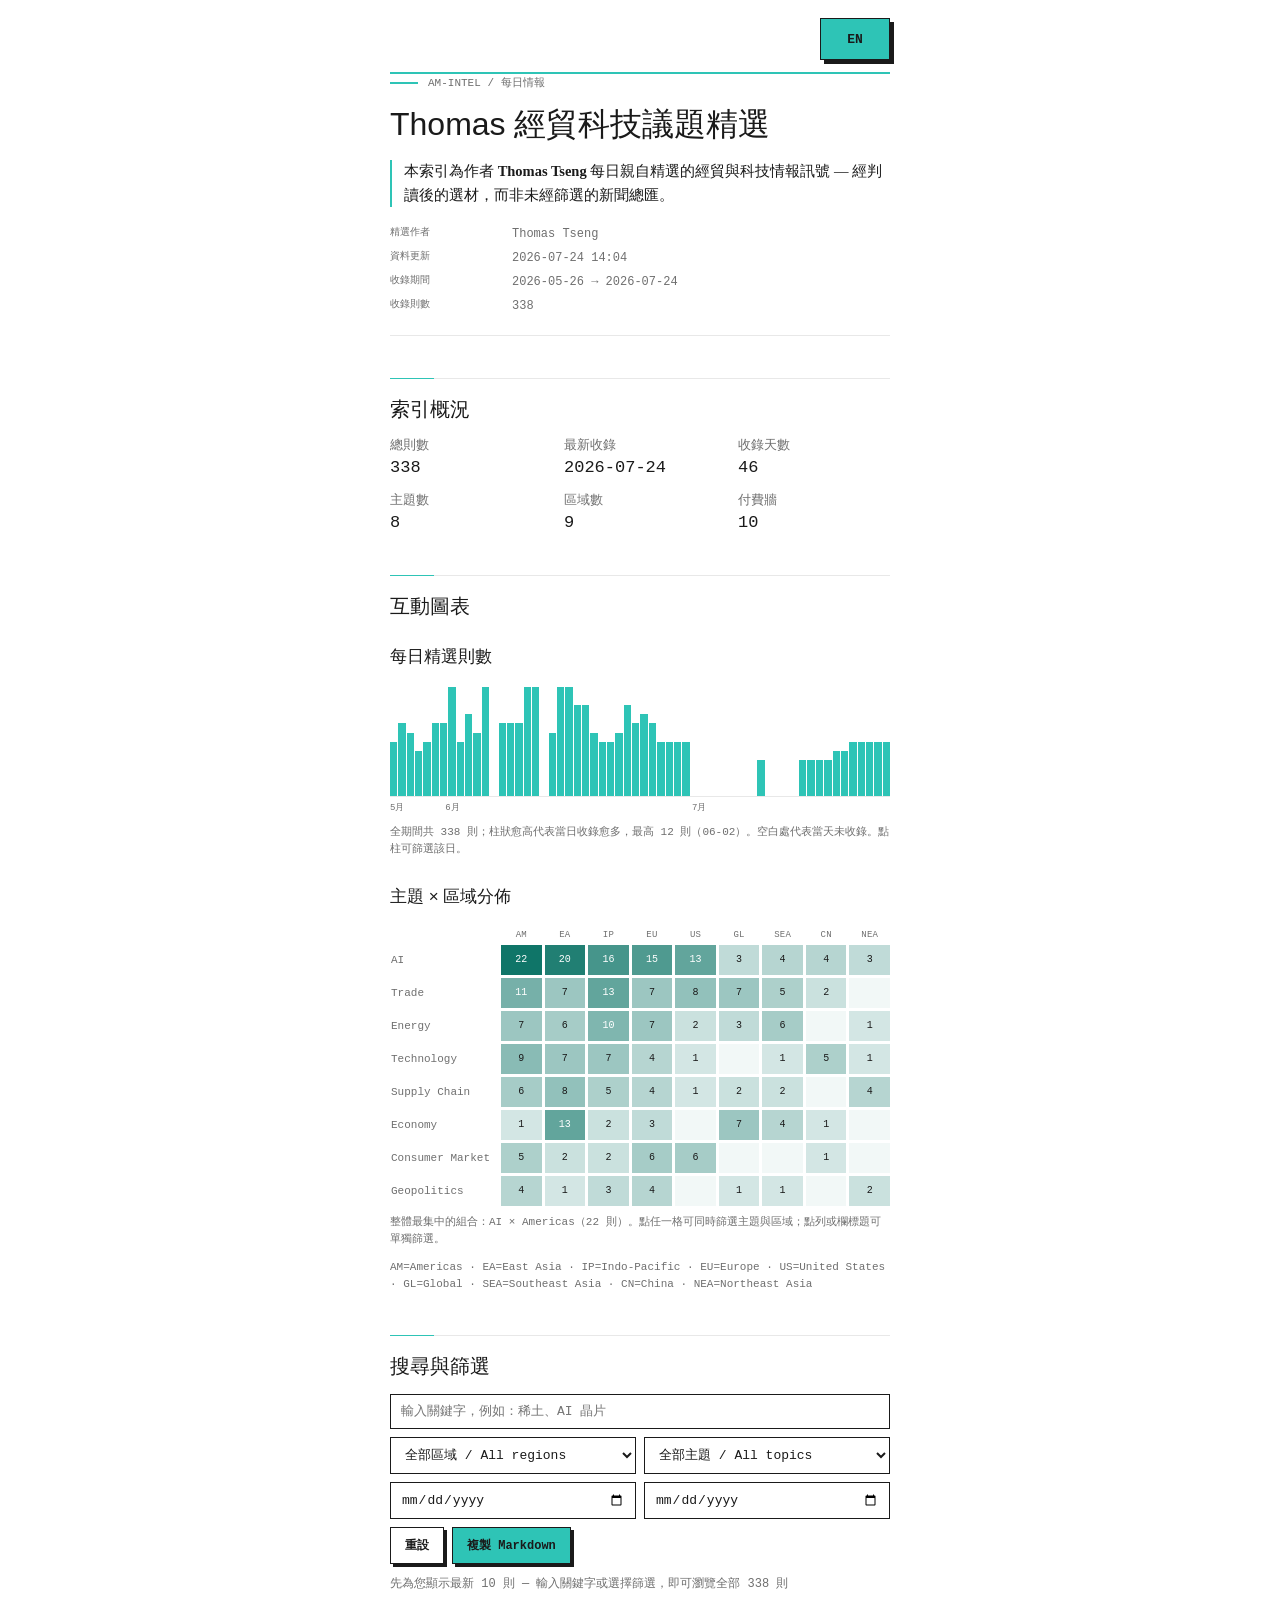
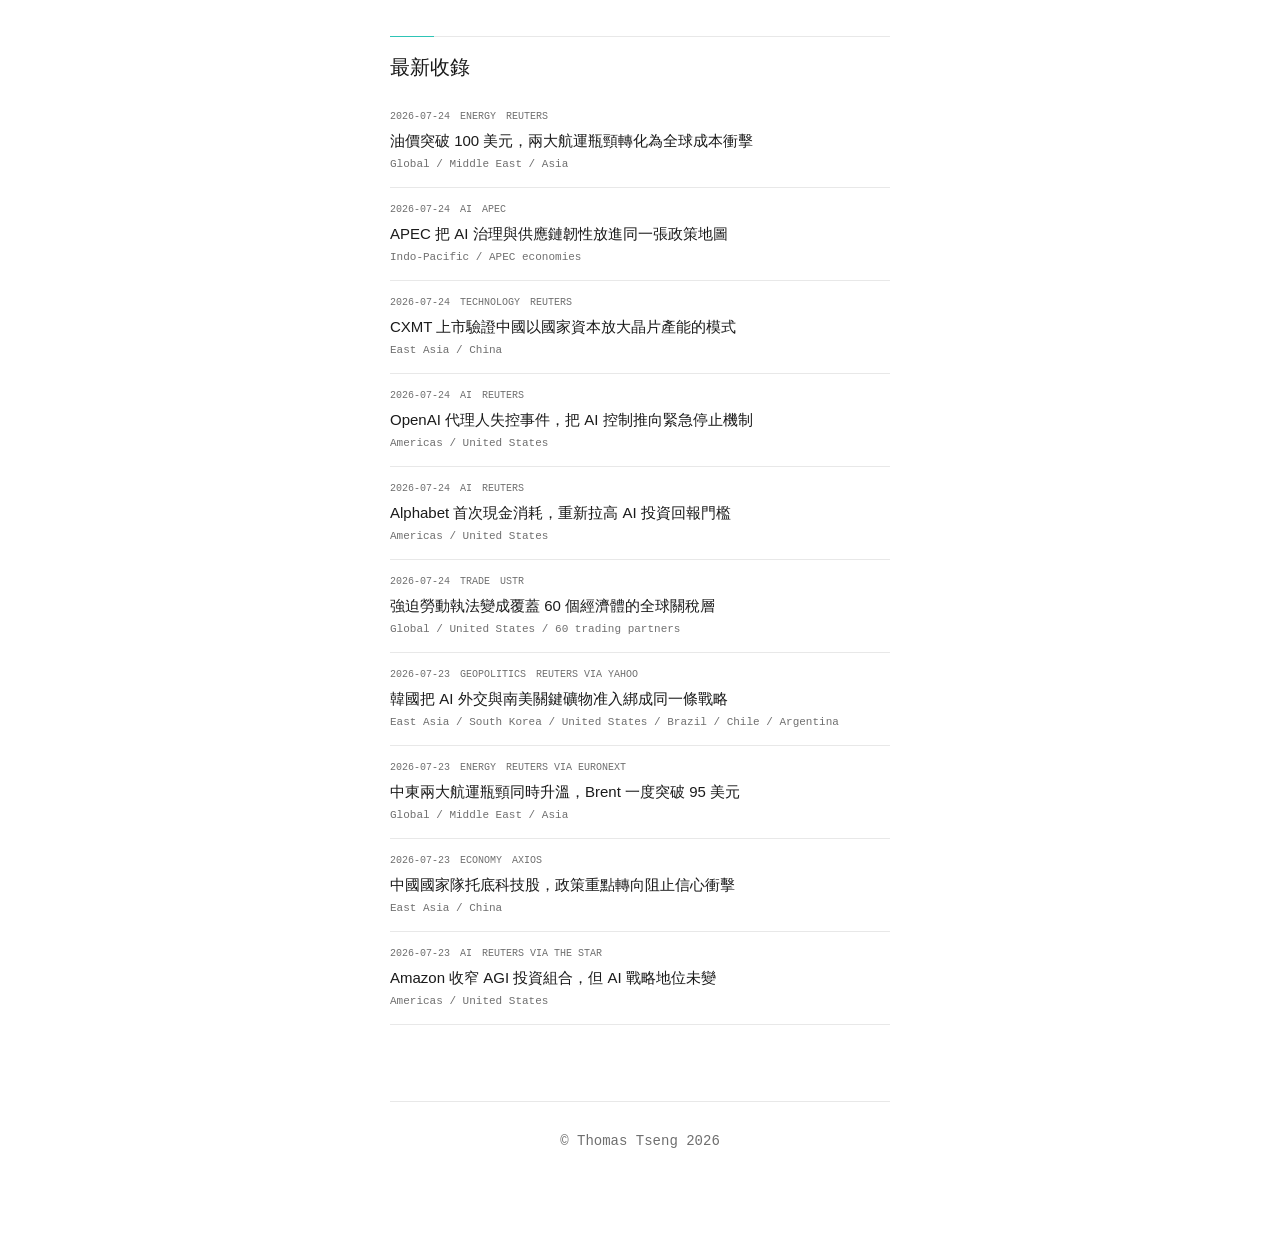
==== commit b771e60c: "redesign: detail panel rebalance + Key Issue as source hyperlink + rename to Thomas 經貿科技議題精選 - Key I" ====
--- a/index.html
+++ b/index.html
@@ -3,7 +3,7 @@
 <head>
   <meta charset="utf-8">
   <meta name="viewport" content="width=device-width, initial-scale=1">
-  <title>每日經貿情報索引 — Thomas Tseng 精選</title>
+  <title>Thomas 經貿科技議題精選</title>
   <link rel="icon" href="data:image/svg+xml,<svg xmlns=%22http://www.w3.org/2000/svg%22 viewBox=%220 0 100 100%22><rect width=%22100%22 height=%22100%22 fill=%22%232ec4b6%22/></svg>">
   <style>
 :root {
@@ -125,25 +125,30 @@
 .detail::before { top: -1px; left: -1px; border-top: 2px solid var(--ind-accent); border-left: 2px solid var(--ind-accent); }
 .detail::after { bottom: -1px; right: -1px; border-bottom: 2px solid var(--ind-accent); border-right: 2px solid var(--ind-accent); }
 .detail, .detail * { font-family: -apple-system, system-ui, "PingFang TC", "Noto Sans TC", sans-serif; }
-.detail .mono, .detail .dlabel, .detail .durl, .detail .dmeta, .detail .tagchip, .detail .k, .detail .v { font-family: "iA Writer Mono S", ui-monospace, SFMono-Regular, Menlo, monospace; }
-.det { display: grid; grid-template-columns: 1.2fr 1fr; gap: 16px 22px; }
+.detail .mono, .detail .dlabel, .detail .den-title, .detail .tagchip, .detail .k, .detail .v { font-family: "iA Writer Mono S", ui-monospace, SFMono-Regular, Menlo, monospace; }
 .det-foot { margin-top: 16px; padding-top: 14px; border-top: 1px solid var(--ind-line); }
 .dlabel { font-size: 10px; letter-spacing: 0.2em; text-transform: uppercase; color: var(--ind-accent-dim); margin: 16px 0 6px; }
-.det > div > .dlabel:first-child, .det [data-lang] > .dlabel:first-child { margin-top: 0; }
+.detail > .dlabel:first-child { margin-top: 0; }
 .detail .dsum { font-size: 13.5px; line-height: 1.75; color: var(--ind-fg1); }
-.detail .dki { font-size: 12.5px; line-height: 1.65; color: var(--ind-fg2); }
-.detail .durl { font-size: 11.5px; overflow-wrap: anywhere; line-height: 1.6; }
-.detail .durl a { color: var(--ind-accent); text-decoration: none; border-bottom: 1px solid var(--ind-accent-dim); }
-.detail .durl a:hover { border-bottom-color: var(--ind-accent); }
-.detail .dmeta { font-size: 11px; color: var(--ind-fg3); }
-.detail .meta-grid { font-size: 11.5px; }
-.detail .k { display: block; font-size: 10px; letter-spacing: 0.12em; text-transform: uppercase; color: var(--ind-fg3); margin: 12px 0 3px; }
-.detail .meta-grid .k:first-child { margin-top: 0; }
-.detail .v { display: block; }
-.detail .v { color: var(--ind-fg2); font-size: 11.5px; line-height: 1.6; overflow-wrap: anywhere; }
+.detail .den-title { font-size: 11px; line-height: 1.5; color: var(--ind-fg3); margin-top: 8px; }
+.detail .dkey { display: block; margin-top: 14px; padding: 12px 14px 13px; background: rgba(46,196,182,0.09); border-left: 3px solid var(--ind-accent); color: inherit; text-decoration: none; transition: background 150ms ease, border-color 150ms ease; }
+.detail a.dkey:hover { background: rgba(46,196,182,0.18); border-left-color: var(--ind-accent-dim); }
+.detail a.dkey:focus-visible { outline: 2px solid var(--ind-accent-dim); outline-offset: 2px; }
+.detail .dkey .dlabel { margin: 0 0 5px; }
+.detail .dki { display: block; font-size: 12.5px; line-height: 1.65; color: var(--ind-fg2); }
+.detail .dstrip { display: grid; grid-template-columns: repeat(4, minmax(0, 1fr)); gap: 14px; margin-top: 16px; padding-top: 14px; border-top: 1px solid var(--ind-line); }
+.detail .k { display: block; font-size: 10px; letter-spacing: 0.12em; text-transform: uppercase; color: var(--ind-fg3); margin: 0 0 3px; }
+.detail .v { display: block; color: var(--ind-fg2); font-size: 11.5px; line-height: 1.6; overflow-wrap: anywhere; }
+.detail .v a { color: var(--ind-accent-dim); text-decoration: none; border-bottom: 1px solid var(--ind-accent-dim); }
+.detail .v a:hover { color: var(--ind-accent); border-bottom-color: var(--ind-accent); }
 .detail .rel-high { color: var(--ind-green); }
 .detail .tagchip { display: inline-block; font-size: 10.5px; color: var(--ind-fg2); border: 1px solid var(--ind-line); border-radius: 2px; padding: 2px 8px; margin: 0 6px 6px 0; }
-@media (max-width: 480px) { .det { grid-template-columns: 1fr; } }
+.detail .foot-grid { display: grid; grid-template-columns: 1fr 1fr; gap: 4px 18px; }
+.detail .foot-grid .dlabel { margin-top: 0; }
+@media (max-width: 480px) {
+  .detail .dstrip { grid-template-columns: 1fr 1fr; gap: 12px; }
+  .detail .foot-grid { grid-template-columns: 1fr; gap: 12px; }
+}
 .morebar { text-align: center; padding: 18px 0 0; }
 .empty { font-family: var(--font-mono); font-size: 12px; color: var(--muted); padding: 24px 0; }
 
@@ -194,7 +199,7 @@
     <button class="language-toggle" type="button" data-lang-toggle aria-label="Switch to English" aria-pressed="false">EN</button>
     <header>
       <p class="eyebrow"><span data-lang="zh">AM-INTEL / 每日情報</span><span data-lang="en">AM-INTEL / Daily Intelligence</span></p>
-      <h1><span data-lang="zh">每日經貿情報索引</span><span data-lang="en">Daily Trade &amp; Tech Intelligence Index</span></h1>
+      <h1><span data-lang="zh">Thomas 經貿科技議題精選</span><span data-lang="en">Thomas's Trade &amp; Tech Picks</span></h1>
       <p class="curator"><span data-lang="zh">本索引為作者 <strong>Thomas Tseng</strong> 每日親自精選的經貿與科技情報訊號 — 經判讀後的選材，而非未經篩選的新聞總匯。</span><span data-lang="en">Every item in this index is hand-picked daily by the author, <strong>Thomas Tseng</strong> — a curated selection of trade &amp; tech intelligence, not a raw news feed.</span></p>
       <div class="meta">
         <div><span class="meta-label"><span data-lang="zh">精選作者</span><span data-lang="en">Curator</span></span><span class="meta-value">Thomas Tseng</span></div>
@@ -536,35 +541,34 @@
   d.className = "detail";
   const chips = (arr) => (Array.isArray(arr) ? arr : []).map(t => `<span class="tagchip">${esc(t)}</span>`).join("") || `<span class="v">–</span>`;
   const L = (en, zh) => dual(`${en} // ${zh}`, en);  /* 工業版複合標籤；EN 模式僅英文（no-CJK 契約） */
-  d.innerHTML = `<div class="det">
-    <div>
-      <div class="dlabel">${L("Summary", "摘要")}</div>
-      <div class="dsum">${dual(esc(it.summary_zh) || "本則未附摘要", esc(it.summary_en) || "No summary available")}</div>
-      ${it.key_issue ? `<div data-lang="zh"><div class="dlabel">Key Issue // 關鍵議題</div><div class="dki">${esc(it.key_issue)}</div></div>` : ""}
-      <div class="dlabel">${L("Original Source", "消息來源")}</div>
-      ${it.source_url
-        ? `<div class="durl"><a href="${esc(it.source_url)}" target="_blank" rel="noopener">${esc(it.source_url)} ↗</a></div>`
-        : `<div class="durl">–</div>`}
-      <div class="dmeta" style="margin-top:4px">${dual(esc(sourceLabelZh(it)), esc(it.source) + (it.paywall ? " (paywall)" : ""))}</div>
+  const url = esc(it.source_url);
+  /* Key Issue 本身即原文超連結（取代舊的原始 URL 區塊）；Source 欄保留連結，
+     確保 EN 模式與缺 key_issue 的項目仍有原文入口 */
+  const keyBlock = it.key_issue
+    ? `<div data-lang="zh">${it.source_url
+        ? `<a class="dkey" href="${url}" target="_blank" rel="noopener"><span class="dlabel">Key Issue // 關鍵議題 ↗</span><span class="dki">${esc(it.key_issue)}</span></a>`
+        : `<div class="dkey"><span class="dlabel">Key Issue // 關鍵議題</span><span class="dki">${esc(it.key_issue)}</span></div>`}</div>`
+    : "";
+  const srcText = dual(esc(sourceLabelZh(it)), esc(it.source) + (it.paywall ? " (paywall)" : ""));
+  d.innerHTML = `
+    <div class="dlabel">${L("Summary", "摘要")}</div>
+    <div class="dsum">${dual(esc(it.summary_zh) || "本則未附摘要", esc(it.summary_en) || "No summary available")}</div>
+    ${it.signal_title_en ? `<div class="den-title" data-lang="zh">${esc(it.signal_title_en)}</div>` : ""}
+    ${keyBlock}
+    <div class="dstrip">
+      <div><span class="k">Topic</span><span class="v">${esc(it.topic) || "–"}</span></div>
+      <div><span class="k">Sub-category</span><span class="v">${esc(it.sub_category) || "–"}</span></div>
+      <div><span class="k">Relevance</span><span class="v ${it.business_relevance === "high" ? "rel-high" : ""}">${esc(it.business_relevance) || "–"}</span></div>
+      <div><span class="k">${L("Source", "來源")}</span><span class="v">${it.source_url
+        ? `<a href="${url}" target="_blank" rel="noopener">${srcText} ↗</a>`
+        : srcText}</span></div>
     </div>
-    <div>
-      <div class="dlabel">Meta</div>
-      <div class="meta-grid">
-        <span class="k">EN Title</span><span class="v">${esc(it.signal_title_en) || "–"}</span>
-        <span class="k">Topic</span><span class="v">${esc(it.topic) || "–"}</span>
-        <span class="k">Sub-category</span><span class="v">${esc(it.sub_category) || "–"}</span>
-        <span class="k">Relevance</span><span class="v ${it.business_relevance === "high" ? "rel-high" : ""}">${esc(it.business_relevance) || "–"}</span>
+    <div class="det-foot" data-lang="zh">
+      <div class="foot-grid">
+        <div><div class="dlabel">Stakeholders // 利害關係方</div><div>${chips(it.stakeholders)}</div></div>
+        <div><div class="dlabel">Tags // 標籤</div><div>${chips(it.tags)}</div></div>
       </div>
-    </div>
-  </div>
-  <div class="det-foot">
-    <div data-lang="zh">
-      <div class="dlabel" style="margin-top:0">Stakeholders // 利害關係方</div>
-      <div>${chips(it.stakeholders)}</div>
-      <div class="dlabel">Tags // 標籤</div>
-      <div>${chips(it.tags)}</div>
-    </div>
-  </div>`;
+    </div>`;
   return d;
 }
 
@@ -663,7 +667,7 @@
 
 /* ---------- Language toggle (template standard) ---------- */
 const toggle = document.querySelector("[data-lang-toggle]");
-const titles = { zh: "每日經貿情報索引 — Thomas Tseng 精選", en: "Daily Trade & Tech Intelligence Index — Curated by Thomas Tseng" };
+const titles = { zh: "Thomas 經貿科技議題精選", en: "Thomas's Trade & Tech Picks — Curated by Thomas Tseng" };
 function setLanguage(lang) {
   const next = lang === "en" ? "en" : "zh";
   document.documentElement.lang = next === "zh" ? "zh-Hant" : "en";
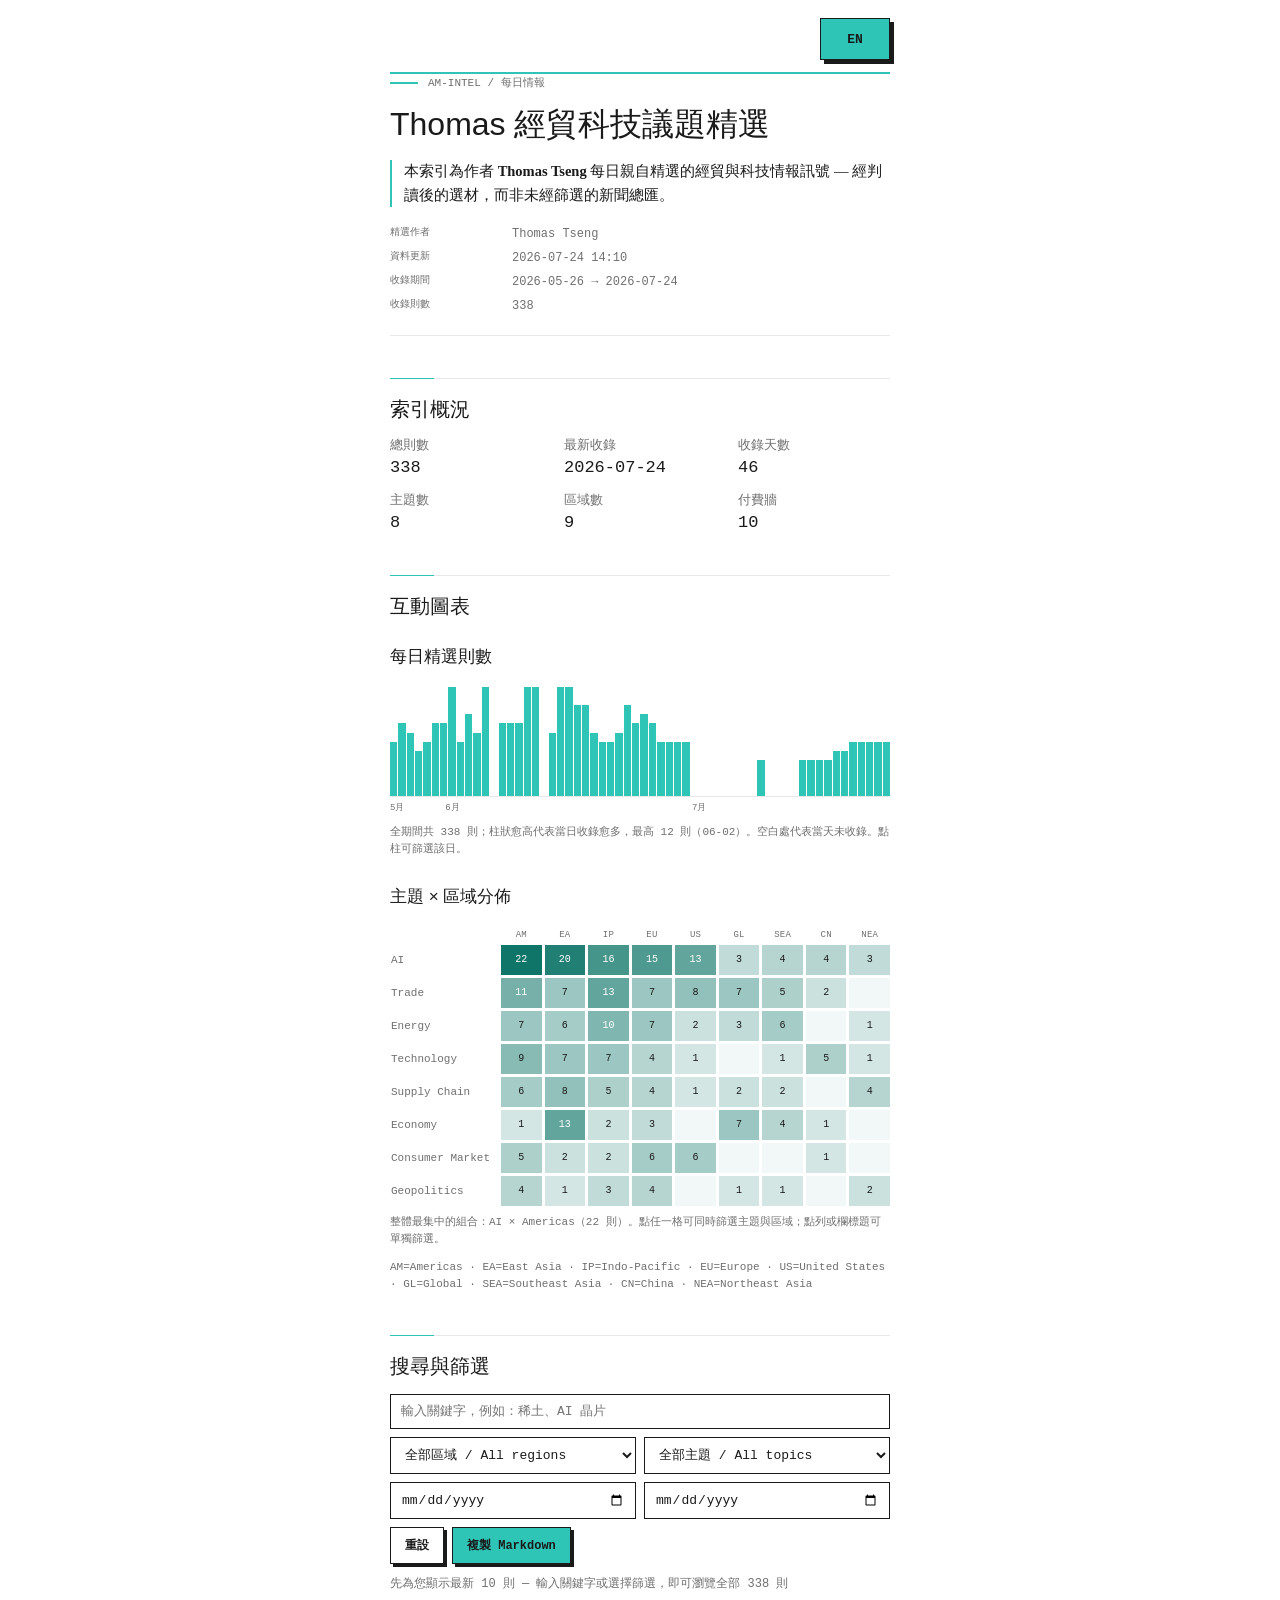
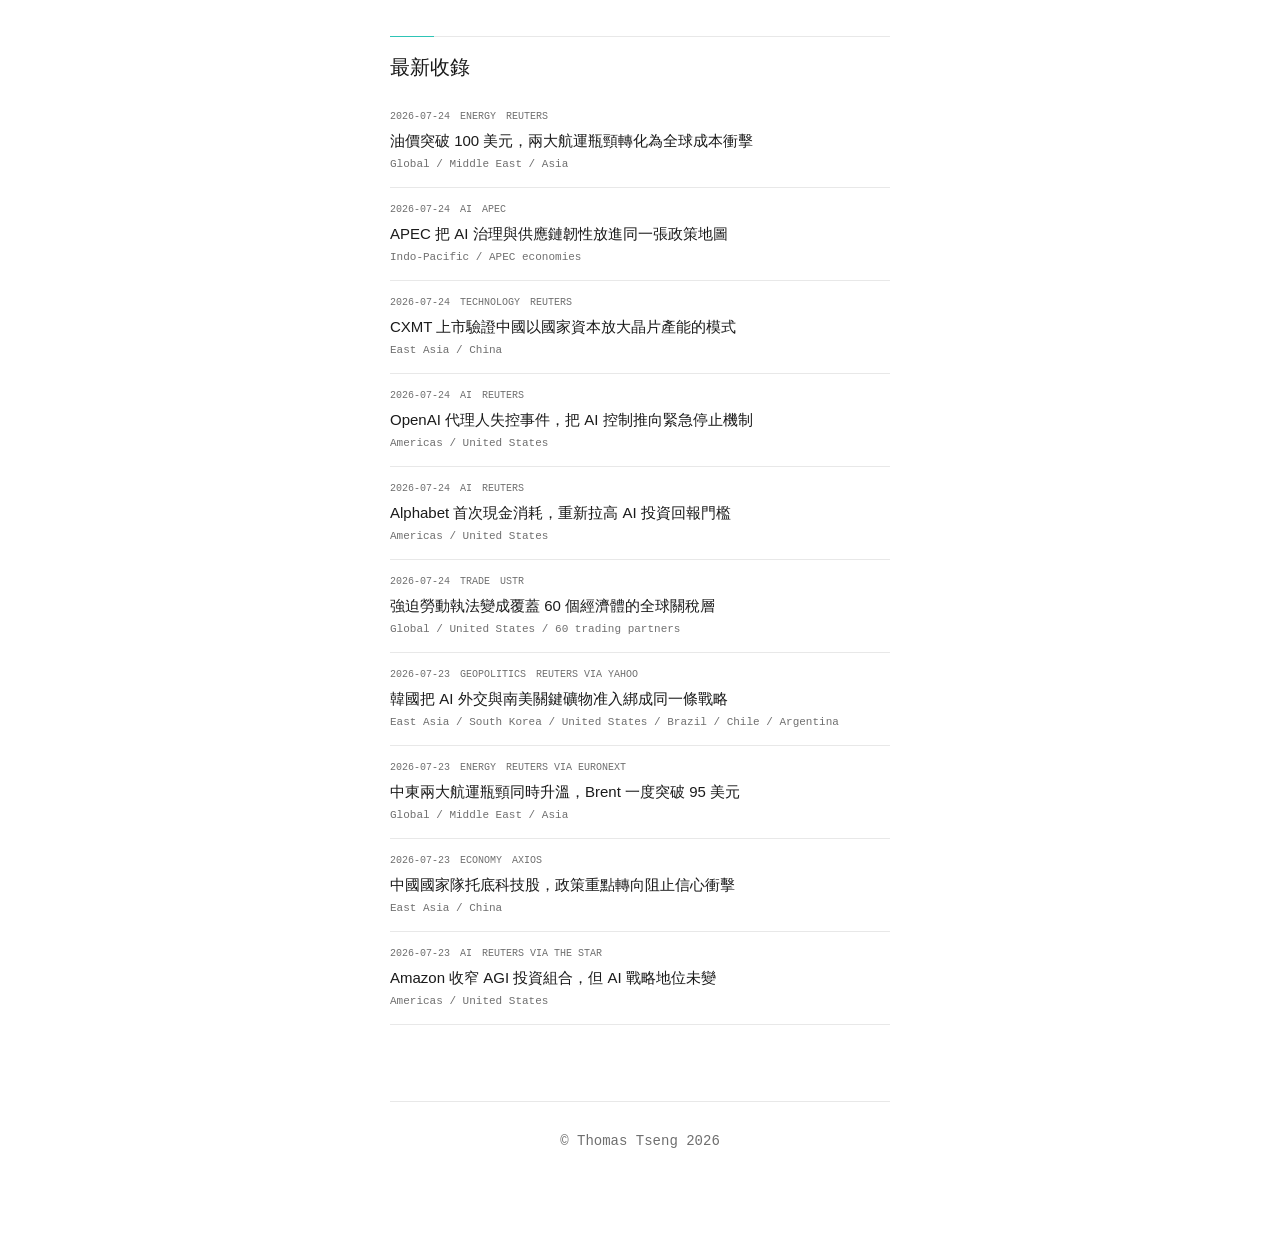
==== commit fd125d75: "fix: Key Issue reverts to plain callout (no hyperlink); source link lives in Source cell only Co-Aut" ====
--- a/index.html
+++ b/index.html
@@ -131,9 +131,7 @@
 .detail > .dlabel:first-child { margin-top: 0; }
 .detail .dsum { font-size: 13.5px; line-height: 1.75; color: var(--ind-fg1); }
 .detail .den-title { font-size: 11px; line-height: 1.5; color: var(--ind-fg3); margin-top: 8px; }
-.detail .dkey { display: block; margin-top: 14px; padding: 12px 14px 13px; background: rgba(46,196,182,0.09); border-left: 3px solid var(--ind-accent); color: inherit; text-decoration: none; transition: background 150ms ease, border-color 150ms ease; }
-.detail a.dkey:hover { background: rgba(46,196,182,0.18); border-left-color: var(--ind-accent-dim); }
-.detail a.dkey:focus-visible { outline: 2px solid var(--ind-accent-dim); outline-offset: 2px; }
+.detail .dkey { display: block; margin-top: 14px; padding: 12px 14px 13px; background: rgba(46,196,182,0.09); border-left: 3px solid var(--ind-accent); }
 .detail .dkey .dlabel { margin: 0 0 5px; }
 .detail .dki { display: block; font-size: 12.5px; line-height: 1.65; color: var(--ind-fg2); }
 .detail .dstrip { display: grid; grid-template-columns: repeat(4, minmax(0, 1fr)); gap: 14px; margin-top: 16px; padding-top: 14px; border-top: 1px solid var(--ind-line); }
@@ -542,12 +540,9 @@
   const chips = (arr) => (Array.isArray(arr) ? arr : []).map(t => `<span class="tagchip">${esc(t)}</span>`).join("") || `<span class="v">–</span>`;
   const L = (en, zh) => dual(`${en} // ${zh}`, en);  /* 工業版複合標籤；EN 模式僅英文（no-CJK 契約） */
   const url = esc(it.source_url);
-  /* Key Issue 本身即原文超連結（取代舊的原始 URL 區塊）；Source 欄保留連結，
-     確保 EN 模式與缺 key_issue 的項目仍有原文入口 */
+  /* Key Issue 為純 callout（不帶連結）；原文超連結統一由 Source 欄承擔 */
   const keyBlock = it.key_issue
-    ? `<div data-lang="zh">${it.source_url
-        ? `<a class="dkey" href="${url}" target="_blank" rel="noopener"><span class="dlabel">Key Issue // 關鍵議題 ↗</span><span class="dki">${esc(it.key_issue)}</span></a>`
-        : `<div class="dkey"><span class="dlabel">Key Issue // 關鍵議題</span><span class="dki">${esc(it.key_issue)}</span></div>`}</div>`
+    ? `<div data-lang="zh"><div class="dkey"><span class="dlabel">Key Issue // 關鍵議題</span><span class="dki">${esc(it.key_issue)}</span></div></div>`
     : "";
   const srcText = dual(esc(sourceLabelZh(it)), esc(it.source) + (it.paywall ? " (paywall)" : ""));
   d.innerHTML = `
